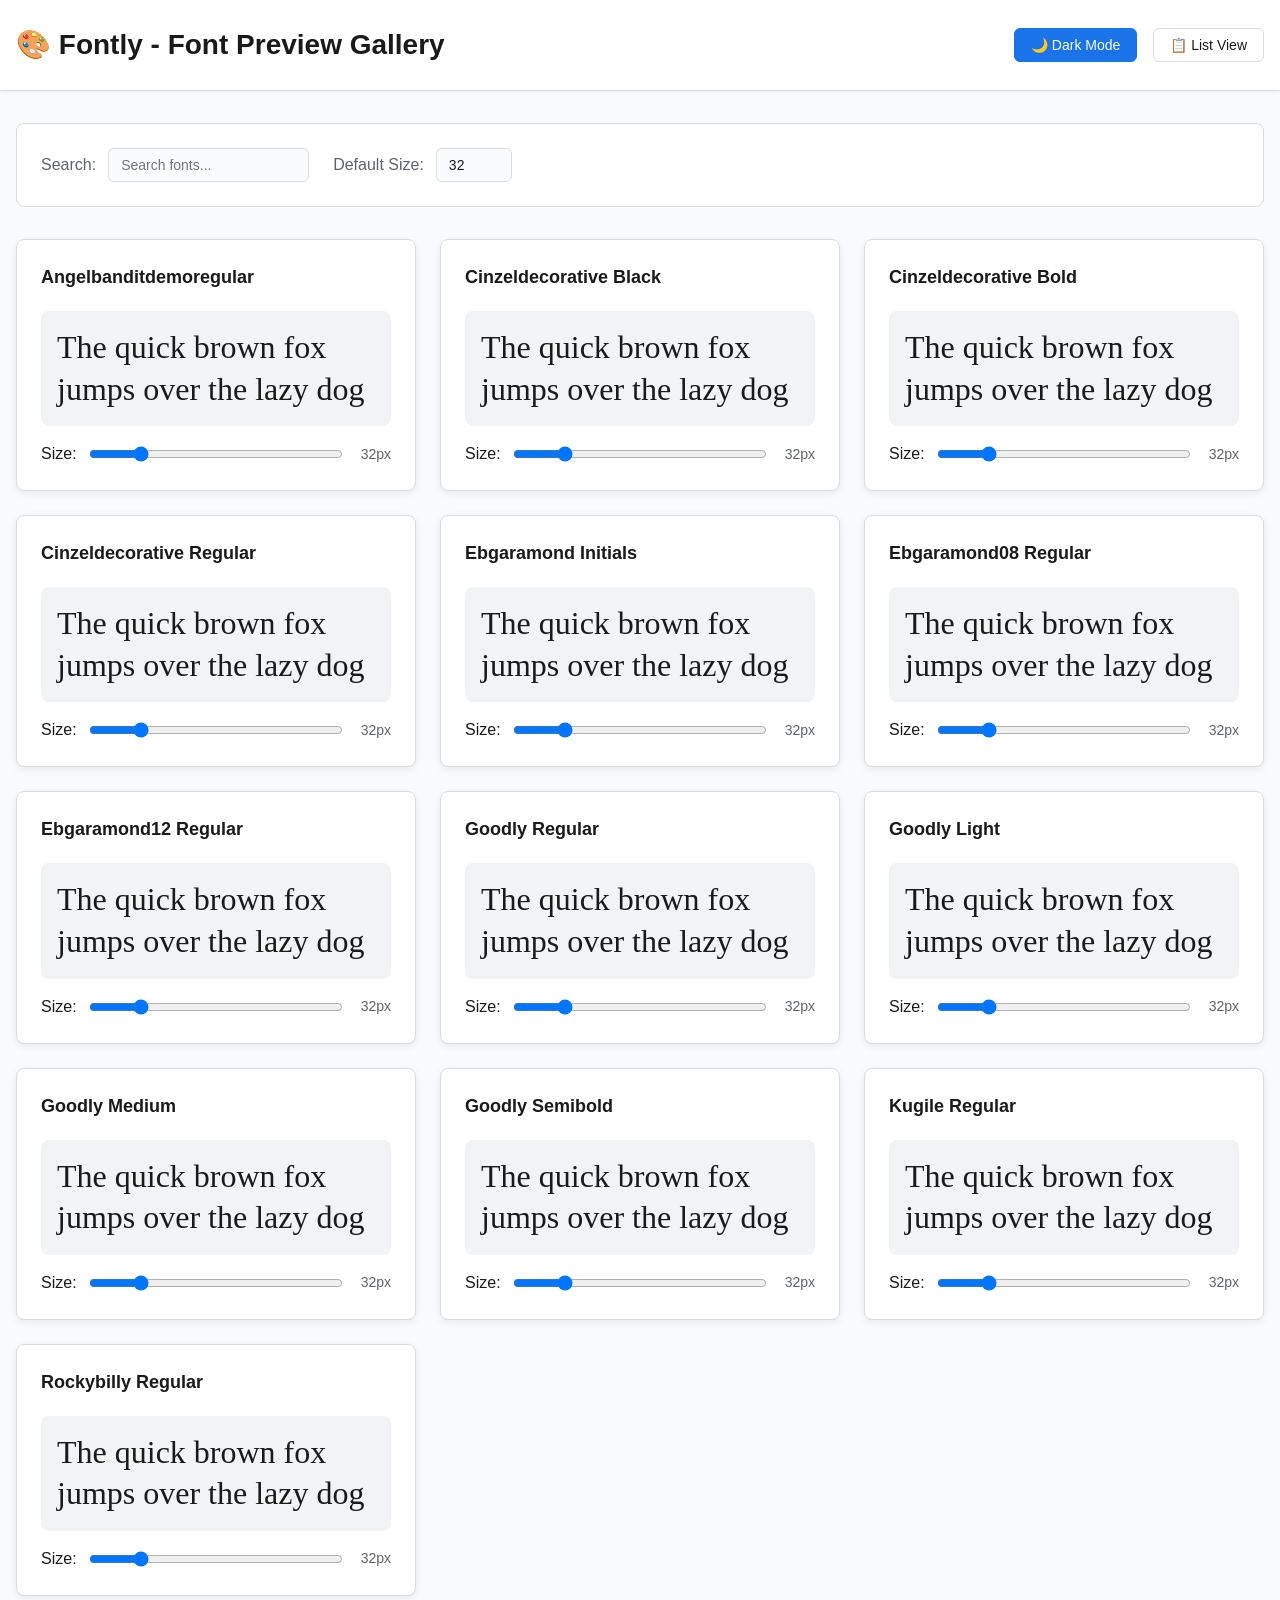
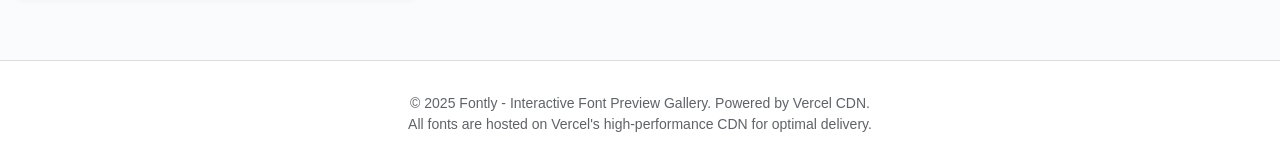
==== index.html @ d77bf0ac "Reorganize structure to root for Vercel deployment" ====
<!DOCTYPE html>
<html lang="en">
<head>
    <meta charset="UTF-8">
    <meta name="viewport" content="width=device-width, initial-scale=1.0">
    <title>Font Preview Gallery - 34 Premium Fonts</title>
    <meta name="description" content="Interactive web font preview gallery showcasing 34 premium fonts with live customization and CSS copy functionality.">
    <meta name="theme-color" content="#1a73e8">
    <link rel="manifest" href="/manifest.json">
    <link rel="icon" href="data:image/svg+xml,<svg xmlns='http://www.w3.org/2000/svg' viewBox='0 0 192 192'><rect fill='%231a73e8' width='192' height='192'/><text x='50%' y='50%' font-size='96' font-weight='bold' fill='white' text-anchor='middle' dominant-baseline='central'>F</text></svg>">
    
    <!-- Preconnect to font domain -->
    <link rel="preconnect" href="https://fontly-virid.vercel.app" crossorigin>
    
    <style>
        /* ==================== CSS VARIABLES & THEME ==================== */
        :root {
            --bg-primary: #fafbfc;
            --bg-secondary: #ffffff;
            --bg-tertiary: #f1f3f4;
            --text-primary: #1a1a1a;
            --text-secondary: #5f6368;
            --text-muted: #80868b;
            --border-color: #dadce0;
            --accent-color: #1a73e8;
            --accent-hover: #1557b0;
            --shadow-color: rgba(0, 0, 0, 0.08);
            --card-shadow: 0 2px 8px var(--shadow-color);
            --focus-ring: 0 0 0 3px rgba(26, 115, 232, 0.15);
            --transition: all 0.2s cubic-bezier(0.4, 0, 0.2, 1);
        }

        [data-theme="dark"] {
            --bg-primary: #121212;
            --bg-secondary: #1e1e1e;
            --bg-tertiary: #2d2d2d;
            --text-primary: #e8eaed;
            --text-secondary: #9aa0a6;
            --text-muted: #9aa0a6;
            --border-color: #3c4043;
            --accent-color: #8ab4f8;
            --accent-hover: #aecbfa;
            --shadow-color: rgba(0, 0, 0, 0.35);
            --card-shadow: 0 2px 12px var(--shadow-color);
            --focus-ring: 0 0 0 3px rgba(138, 180, 248, 0.2);
        }

        /* ==================== RESET & BASE STYLES ==================== */
        *, *::before, *::after {
            box-sizing: border-box;
            margin: 0;
            padding: 0;
        }

        body {
            font-family: -apple-system, BlinkMacSystemFont, "Segoe UI", Roboto, Oxygen, Ubuntu, Cantarell, sans-serif;
            background-color: var(--bg-primary);
            color: var(--text-primary);
            line-height: 1.5;
            transition: var(--transition);
            -webkit-font-smoothing: antialiased;
            -moz-osx-font-smoothing: grayscale;
        }

        /* ==================== FONT FACE DEFINITIONS ==================== */
        @font-face {
            font-family: "Angelbanditdemoregular";
            src: url("https://fontly-virid.vercel.app/fonts/ttf/AngelBanditDemoRegular.ttf") format("truetype");
            font-weight: normal;
            font-style: normal;
            font-display: swap;
        }

        @font-face {
            font-family: "Cinzeldecorative Black";
            src: url("https://fontly-virid.vercel.app/fonts/otf/CinzelDecorative-Black.otf") format("opentype");
            font-weight: normal;
            font-style: normal;
            font-display: swap;
        }

        @font-face {
            font-family: "Cinzeldecorative Bold";
            src: url("https://fontly-virid.vercel.app/fonts/otf/CinzelDecorative-Bold.otf") format("opentype"), url("https://fontly-virid.vercel.app/fonts/ttf/CinzelDecorative-Bold.ttf") format("truetype");
            font-weight: normal;
            font-style: normal;
            font-display: swap;
        }

        @font-face {
            font-family: "Cinzeldecorative Regular";
            src: url("https://fontly-virid.vercel.app/fonts/otf/CinzelDecorative-Regular.otf") format("opentype"), url("https://fontly-virid.vercel.app/fonts/ttf/CinzelDecorative-Regular.ttf") format("truetype");
            font-weight: normal;
            font-style: normal;
            font-display: swap;
        }

        @font-face {
            font-family: "Ebgaramond Initials";
            src: url("https://fontly-virid.vercel.app/fonts/ttf/EBGaramond-Initials.ttf") format("truetype");
            font-weight: normal;
            font-style: normal;
            font-display: swap;
        }

        @font-face {
            font-family: "Ebgaramond08 Regular";
            src: url("https://fontly-virid.vercel.app/fonts/ttf/EBGaramond08-Regular.ttf") format("truetype");
            font-weight: normal;
            font-style: normal;
            font-display: swap;
        }

        @font-face {
            font-family: "Ebgaramond12 Regular";
            src: url("https://fontly-virid.vercel.app/fonts/ttf/EBGaramond12-Regular.ttf") format("truetype");
            font-weight: normal;
            font-style: normal;
            font-display: swap;
        }

        @font-face {
            font-family: "Goodly Regular";
            src: url("https://fontly-virid.vercel.app/fonts/otf/goodly-regular.otf") format("opentype");
            font-weight: normal;
            font-style: normal;
            font-display: swap;
        }

        @font-face {
            font-family: "Goodly Light";
            src: url("https://fontly-virid.vercel.app/fonts/otf/goodly-light.otf") format("opentype");
            font-weight: normal;
            font-style: normal;
            font-display: swap;
        }

        @font-face {
            font-family: "Goodly Medium";
            src: url("https://fontly-virid.vercel.app/fonts/otf/goodly-medium.otf") format("opentype");
            font-weight: normal;
            font-style: normal;
            font-display: swap;
        }

        @font-face {
            font-family: "Goodly Semibold";
            src: url("https://fontly-virid.vercel.app/fonts/otf/goodly-semibold.otf") format("opentype");
            font-weight: normal;
            font-style: normal;
            font-display: swap;
        }

        @font-face {
            font-family: "Kugile Regular";
            src: url("https://fontly-virid.vercel.app/fonts/ttf/kugile.regular.ttf") format("truetype");
            font-weight: normal;
            font-style: normal;
            font-display: swap;
        }

        @font-face {
            font-family: "Rockybilly Regular";
            src: url("https://fontly-virid.vercel.app/fonts/ttf/rockybilly.regular.ttf") format("truetype");
            font-weight: normal;
            font-style: normal;
            font-display: swap;
        }

        /* ==================== LAYOUT & CONTAINER ==================== */
        .container {
            max-width: 1400px;
            margin: 0 auto;
            padding: 0 1rem;
        }

        header {
            background: var(--bg-secondary);
            border-bottom: 1px solid var(--border-color);
            padding: 1.5rem 0;
            position: sticky;
            top: 0;
            z-index: 100;
            box-shadow: 0 1px 3px var(--shadow-color);
        }

        .header-content {
            display: flex;
            justify-content: space-between;
            align-items: center;
            flex-wrap: wrap;
            gap: 1rem;
        }

        h1 {
            font-size: 1.75rem;
            font-weight: 700;
            color: var(--text-primary);
            margin: 0;
        }

        .header-controls {
            display: flex;
            gap: 1rem;
            align-items: center;
        }

        /* ==================== BUTTONS ==================== */
        button {
            padding: 0.5rem 1rem;
            border: 1px solid var(--border-color);
            border-radius: 6px;
            background: var(--bg-secondary);
            color: var(--text-primary);
            cursor: pointer;
            font-size: 0.875rem;
            font-weight: 500;
            transition: var(--transition);
            display: flex;
            align-items: center;
            gap: 0.5rem;
        }

        button:hover {
            background: var(--bg-tertiary);
            border-color: var(--accent-color);
            color: var(--accent-color);
        }

        button:active {
            transform: scale(0.98);
        }

        button:focus-visible {
            outline: var(--focus-ring);
        }

        .btn-primary {
            background: var(--accent-color);
            color: white;
            border-color: var(--accent-color);
        }

        .btn-primary:hover {
            background: var(--accent-hover);
            border-color: var(--accent-hover);
            color: white;
        }

        /* ==================== CONTROLS SECTION ==================== */
        .controls {
            background: var(--bg-secondary);
            border: 1px solid var(--border-color);
            border-radius: 8px;
            padding: 1.5rem;
            margin: 2rem 0;
            display: flex;
            gap: 1.5rem;
            flex-wrap: wrap;
            align-items: center;
        }

        .control-group {
            display: flex;
            align-items: center;
            gap: 0.75rem;
        }

        .control-group label {
            font-weight: 500;
            color: var(--text-secondary);
            white-space: nowrap;
        }

        input[type="text"],
        input[type="number"],
        select {
            padding: 0.5rem 0.75rem;
            border: 1px solid var(--border-color);
            border-radius: 6px;
            background: var(--bg-primary);
            color: var(--text-primary);
            font-size: 0.875rem;
            transition: var(--transition);
        }

        input[type="text"]:focus,
        input[type="number"]:focus,
        select:focus {
            outline: none;
            border-color: var(--accent-color);
            box-shadow: var(--focus-ring);
        }

        /* ==================== GRID & CARDS ==================== */
        .fonts-grid {
            display: grid;
            grid-template-columns: repeat(auto-fill, minmax(300px, 1fr));
            gap: 1.5rem;
            margin: 2rem 0;
        }

        .fonts-grid.list-view {
            grid-template-columns: 1fr;
        }

        .font-card {
            background: var(--bg-secondary);
            border: 1px solid var(--border-color);
            border-radius: 8px;
            padding: 1.5rem;
            transition: var(--transition);
            box-shadow: var(--card-shadow);
        }

        .font-card:hover {
            transform: translateY(-4px);
            box-shadow: 0 8px 24px var(--shadow-color);
        }

        .font-header {
            display: flex;
            justify-content: space-between;
            align-items: flex-start;
            margin-bottom: 1rem;
        }

        .font-name {
            font-size: 1.125rem;
            font-weight: 600;
            color: var(--text-primary);
            margin-bottom: 0.25rem;
        }

        .font-preview {
            min-height: 100px;
            padding: 1rem;
            background: var(--bg-tertiary);
            border-radius: 8px;
            margin: 1rem 0;
            font-size: 2rem;
            line-height: 1.3;
            color: var(--text-primary);
            word-break: break-word;
        }

        .font-controls {
            display: flex;
            gap: 1rem;
            align-items: center;
            flex-wrap: wrap;
            margin-top: 1rem;
        }

        .slider-group {
            flex: 1;
            min-width: 150px;
            display: flex;
            align-items: center;
            gap: 0.75rem;
        }

        input[type="range"] {
            flex: 1;
            min-width: 80px;
            cursor: pointer;
        }

        .font-size-value {
            font-size: 0.875rem;
            font-weight: 500;
            color: var(--text-secondary);
            width: 36px;
            text-align: right;
        }

        /* ==================== FOOTER ==================== */
        footer {
            background: var(--bg-secondary);
            border-top: 1px solid var(--border-color);
            padding: 2rem 0;
            margin-top: 4rem;
            text-align: center;
            color: var(--text-secondary);
            font-size: 0.875rem;
        }

        /* ==================== RESPONSIVE ==================== */
        @media (max-width: 768px) {
            h1 {
                font-size: 1.5rem;
            }

            .controls {
                flex-direction: column;
                align-items: stretch;
            }

            .control-group {
                flex-direction: column;
                align-items: stretch;
            }

            input[type="text"],
            select {
                width: 100%;
            }

            .fonts-grid {
                grid-template-columns: 1fr;
            }

            .font-preview {
                font-size: 1.5rem;
            }
        }

        /* ==================== ANIMATIONS ==================== */
        @keyframes fadeIn {
            from {
                opacity: 0;
                transform: translateY(10px);
            }
            to {
                opacity: 1;
                transform: translateY(0);
            }
        }

        .font-card {
            animation: fadeIn 0.3s ease-out;
        }

        /* ==================== ACCESSIBILITY ==================== */
        @media (prefers-reduced-motion: reduce) {
            * {
                animation-duration: 0.01ms !important;
                animation-iteration-count: 1 !important;
                transition-duration: 0.01ms !important;
            }
        }

        @media (prefers-color-scheme: dark) {
            html {
                color-scheme: dark;
            }
        }
    </style>
</head>
<body>
    <header>
        <div class="container">
            <div class="header-content">
                <h1>🎨 Fontly - Font Preview Gallery</h1>
                <div class="header-controls">
                    <button id="themeToggle" class="btn-primary">🌙 Dark Mode</button>
                    <button id="viewToggle">📋 List View</button>
                </div>
            </div>
        </div>
    </header>

    <main class="container">
        <div class="controls">
            <div class="control-group">
                <label for="searchInput">Search:</label>
                <input type="text" id="searchInput" placeholder="Search fonts...">
            </div>
            <div class="control-group">
                <label for="sizeInput">Default Size:</label>
                <input type="number" id="sizeInput" min="12" max="120" value="32">
            </div>
        </div>

        <div class="fonts-grid" id="fontsGrid"></div>
    </main>

    <footer>
        <p>&copy; 2025 Fontly - Interactive Font Preview Gallery. Powered by Vercel CDN.</p>
        <p>All fonts are hosted on Vercel's high-performance CDN for optimal delivery.</p>
    </footer>

    <script>
        // Font data
        const fonts = [
            { name: "Angelbanditdemoregular", family: "Angelbanditdemoregular" },
            { name: "Cinzeldecorative Black", family: "Cinzeldecorative Black" },
            { name: "Cinzeldecorative Bold", family: "Cinzeldecorative Bold" },
            { name: "Cinzeldecorative Regular", family: "Cinzeldecorative Regular" },
            { name: "Ebgaramond Initials", family: "Ebgaramond Initials" },
            { name: "Ebgaramond08 Regular", family: "Ebgaramond08 Regular" },
            { name: "Ebgaramond12 Regular", family: "Ebgaramond12 Regular" },
            { name: "Goodly Regular", family: "Goodly Regular" },
            { name: "Goodly Light", family: "Goodly Light" },
            { name: "Goodly Medium", family: "Goodly Medium" },
            { name: "Goodly Semibold", family: "Goodly Semibold" },
            { name: "Kugile Regular", family: "Kugile Regular" },
            { name: "Rockybilly Regular", family: "Rockybilly Regular" }
        ];

        // Theme management
        function initTheme() {
            const prefersDark = window.matchMedia('(prefers-color-scheme: dark)').matches;
            const savedTheme = localStorage.getItem('theme') || (prefersDark ? 'dark' : 'light');
            document.documentElement.setAttribute('data-theme', savedTheme);
            updateThemeButton();
        }

        function toggleTheme() {
            const current = document.documentElement.getAttribute('data-theme');
            const newTheme = current === 'dark' ? 'light' : 'dark';
            document.documentElement.setAttribute('data-theme', newTheme);
            localStorage.setItem('theme', newTheme);
            updateThemeButton();
        }

        function updateThemeButton() {
            const isDark = document.documentElement.getAttribute('data-theme') === 'dark';
            document.getElementById('themeToggle').textContent = isDark ? '☀️ Light Mode' : '🌙 Dark Mode';
        }

        // View management
        let isListView = false;
        function toggleView() {
            isListView = !isListView;
            document.getElementById('fontsGrid').classList.toggle('list-view');
            document.getElementById('viewToggle').textContent = isListView ? '🔲 Grid View' : '📋 List View';
        }

        // Render fonts
        function renderFonts(filter = '') {
            const grid = document.getElementById('fontsGrid');
            const defaultSize = document.getElementById('sizeInput').value;
            
            const filtered = fonts.filter(font => 
                font.name.toLowerCase().includes(filter.toLowerCase())
            );

            grid.innerHTML = filtered.map(font => `
                <div class="font-card">
                    <div class="font-header">
                        <div>
                            <h2 class="font-name">${font.name}</h2>
                        </div>
                    </div>
                    <div class="font-preview" style="font-family: '${font.family}'; font-size: ${defaultSize}px;">
                        The quick brown fox jumps over the lazy dog
                    </div>
                    <div class="font-controls">
                        <div class="slider-group">
                            <label>Size:</label>
                            <input type="range" min="12" max="120" value="${defaultSize}" class="font-size-slider" data-font="${font.family}">
                            <span class="font-size-value">${defaultSize}px</span>
                        </div>
                    </div>
                </div>
            `).join('');

            // Add event listeners
            document.querySelectorAll('.font-size-slider').forEach(slider => {
                slider.addEventListener('input', (e) => {
                    const fontFamily = e.target.dataset.font;
                    const size = e.target.value;
                    e.target.nextElementSibling.textContent = size + 'px';
                    document.querySelectorAll(`[style*="font-family: '${fontFamily}'"]`).forEach(el => {
                        el.style.fontSize = size + 'px';
                    });
                });
            });
        }

        // Event listeners
        document.getElementById('themeToggle').addEventListener('click', toggleTheme);
        document.getElementById('viewToggle').addEventListener('click', toggleView);
        document.getElementById('searchInput').addEventListener('input', (e) => {
            renderFonts(e.target.value);
        });
        document.getElementById('sizeInput').addEventListener('change', () => {
            renderFonts(document.getElementById('searchInput').value);
        });

        // Service Worker registration
        if ('serviceWorker' in navigator) {
            navigator.serviceWorker.register('/sw.js').catch(err => {
                console.log('Service Worker registration failed:', err);
            });
        }

        // Initialize
        initTheme();
        renderFonts();
    </script>
</body>
</html>
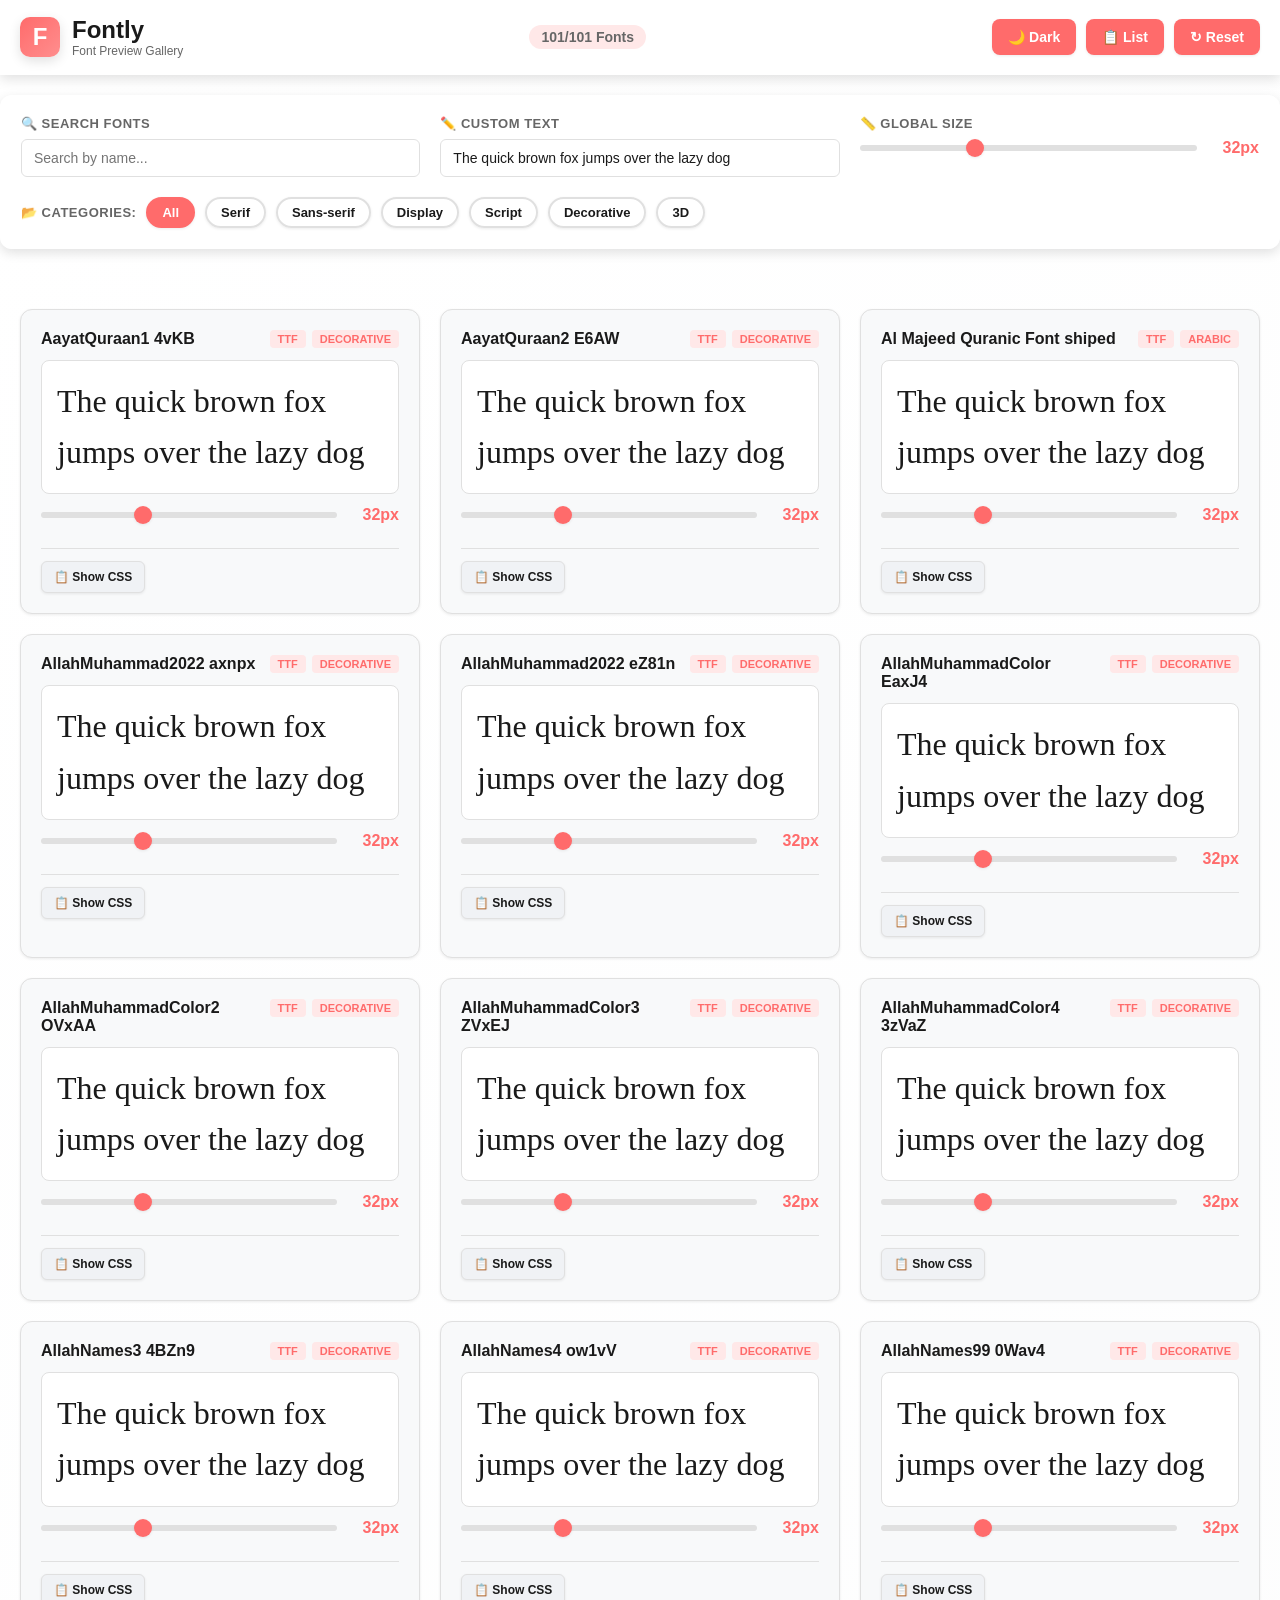
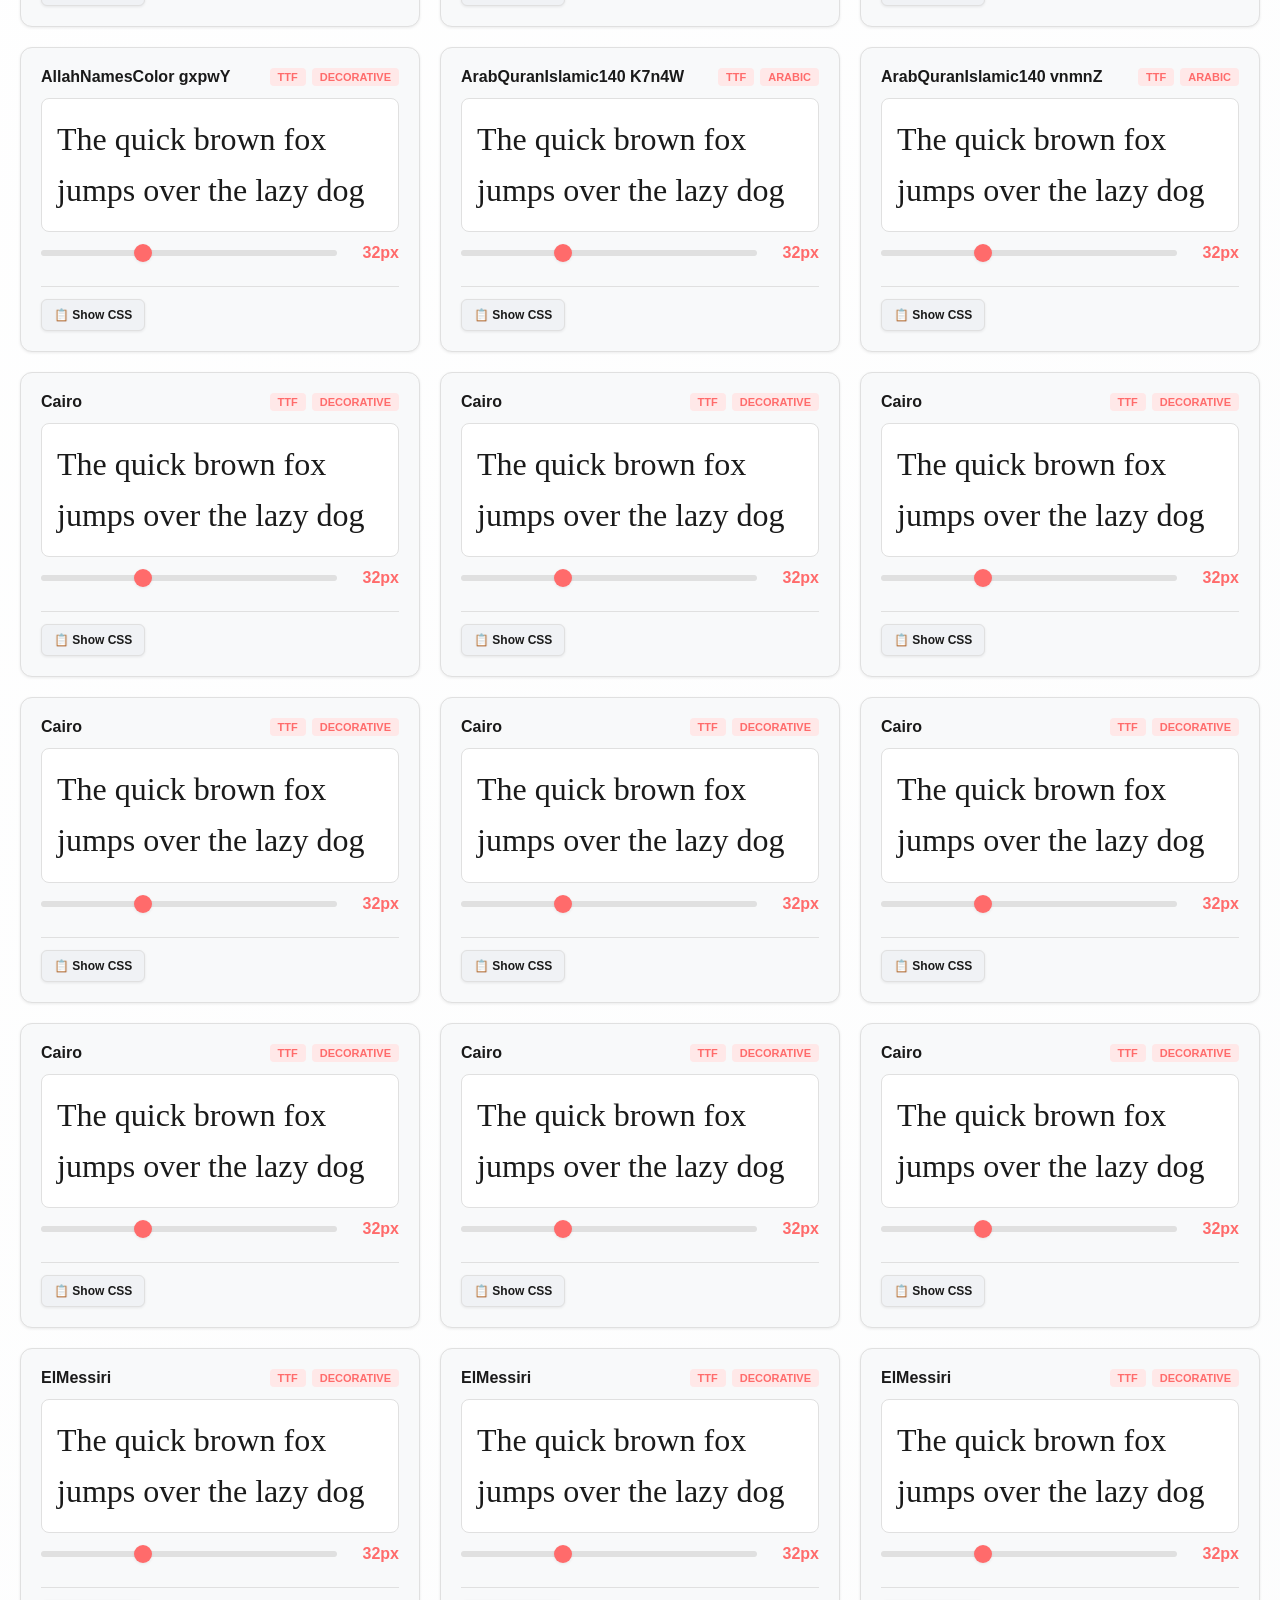
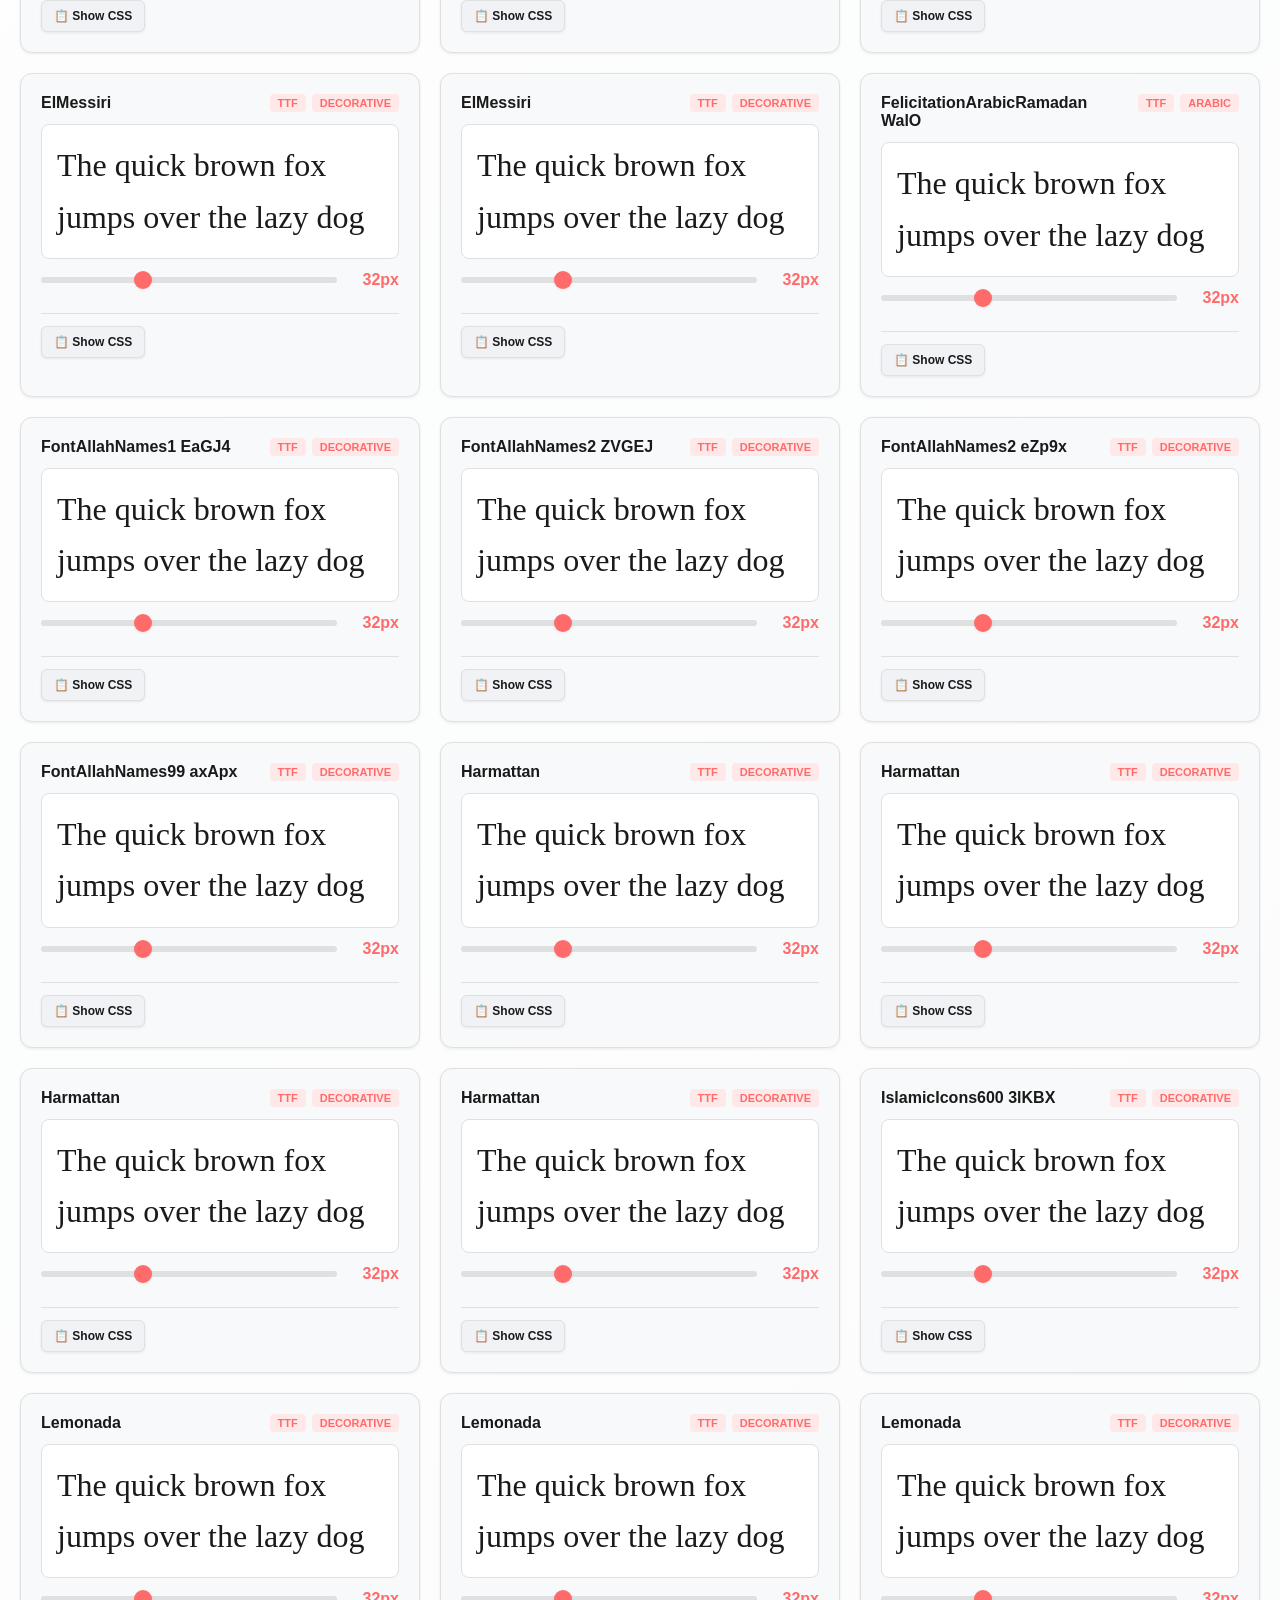
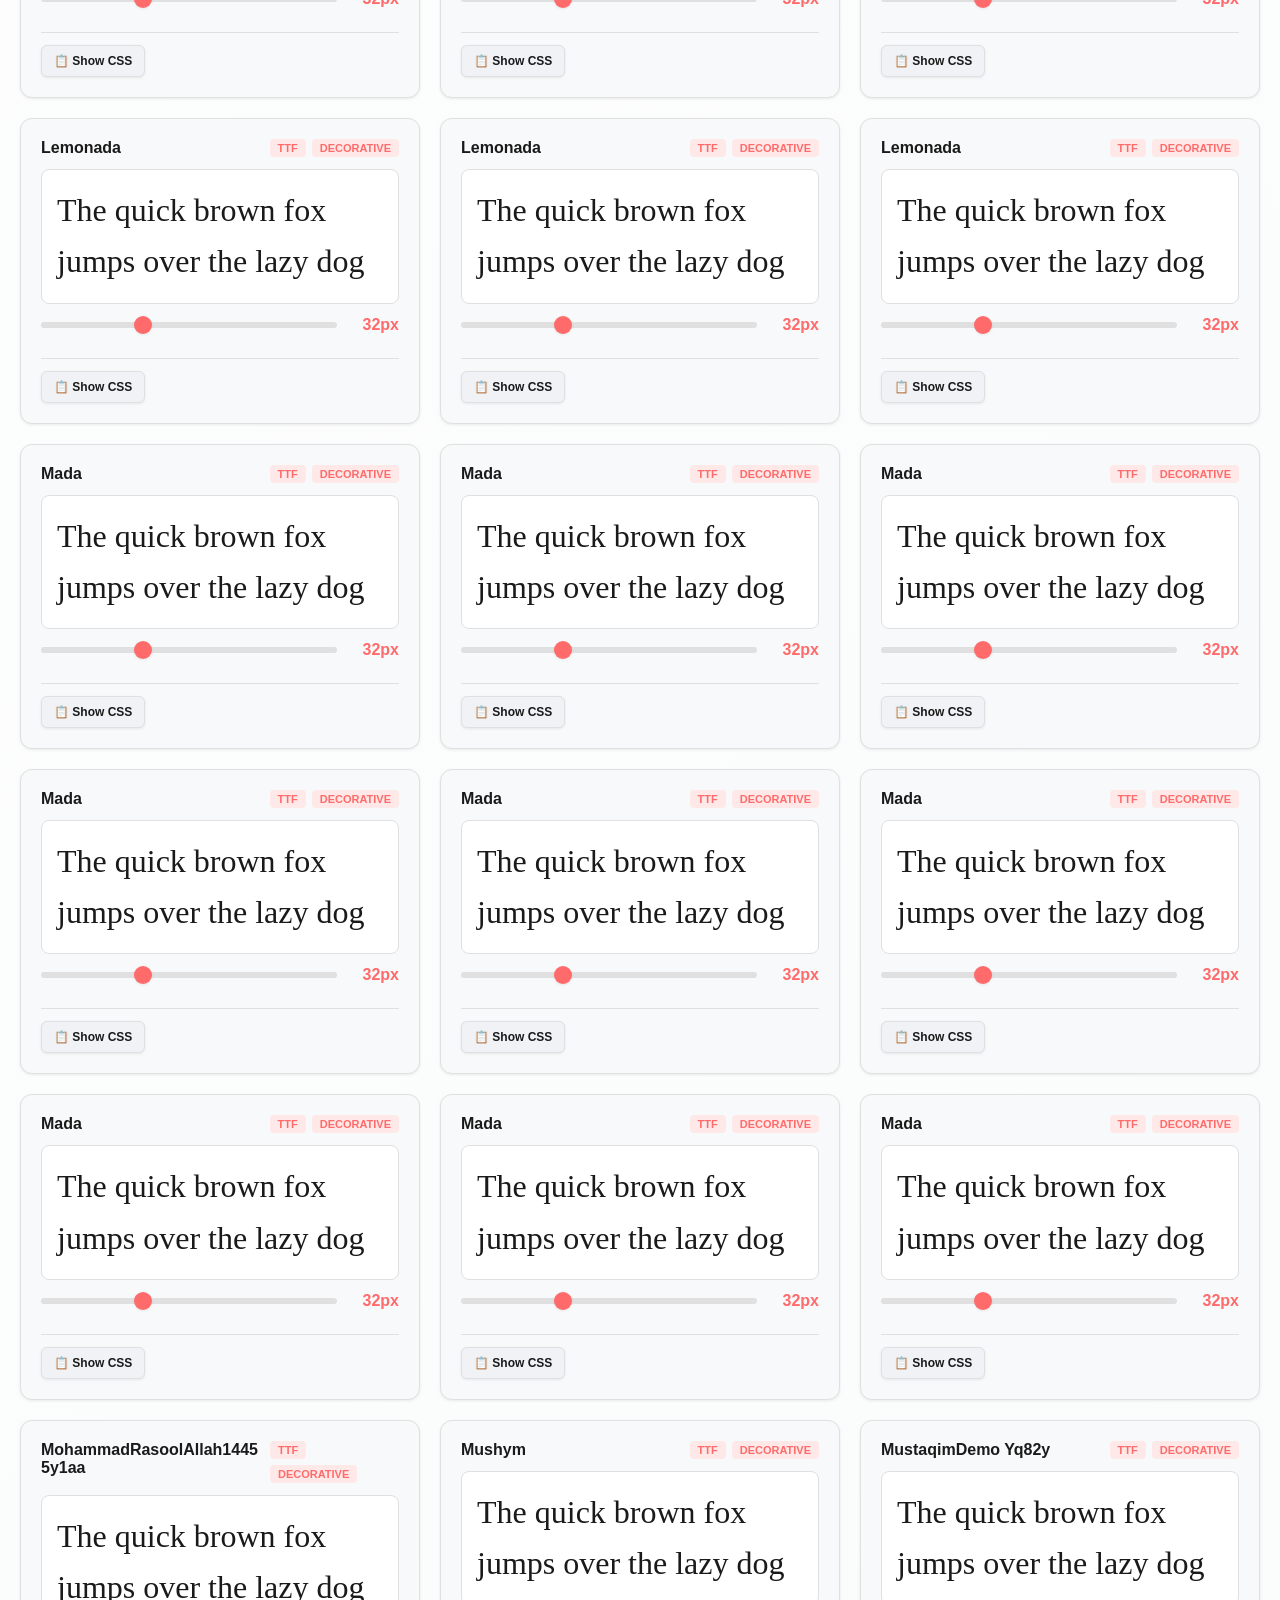
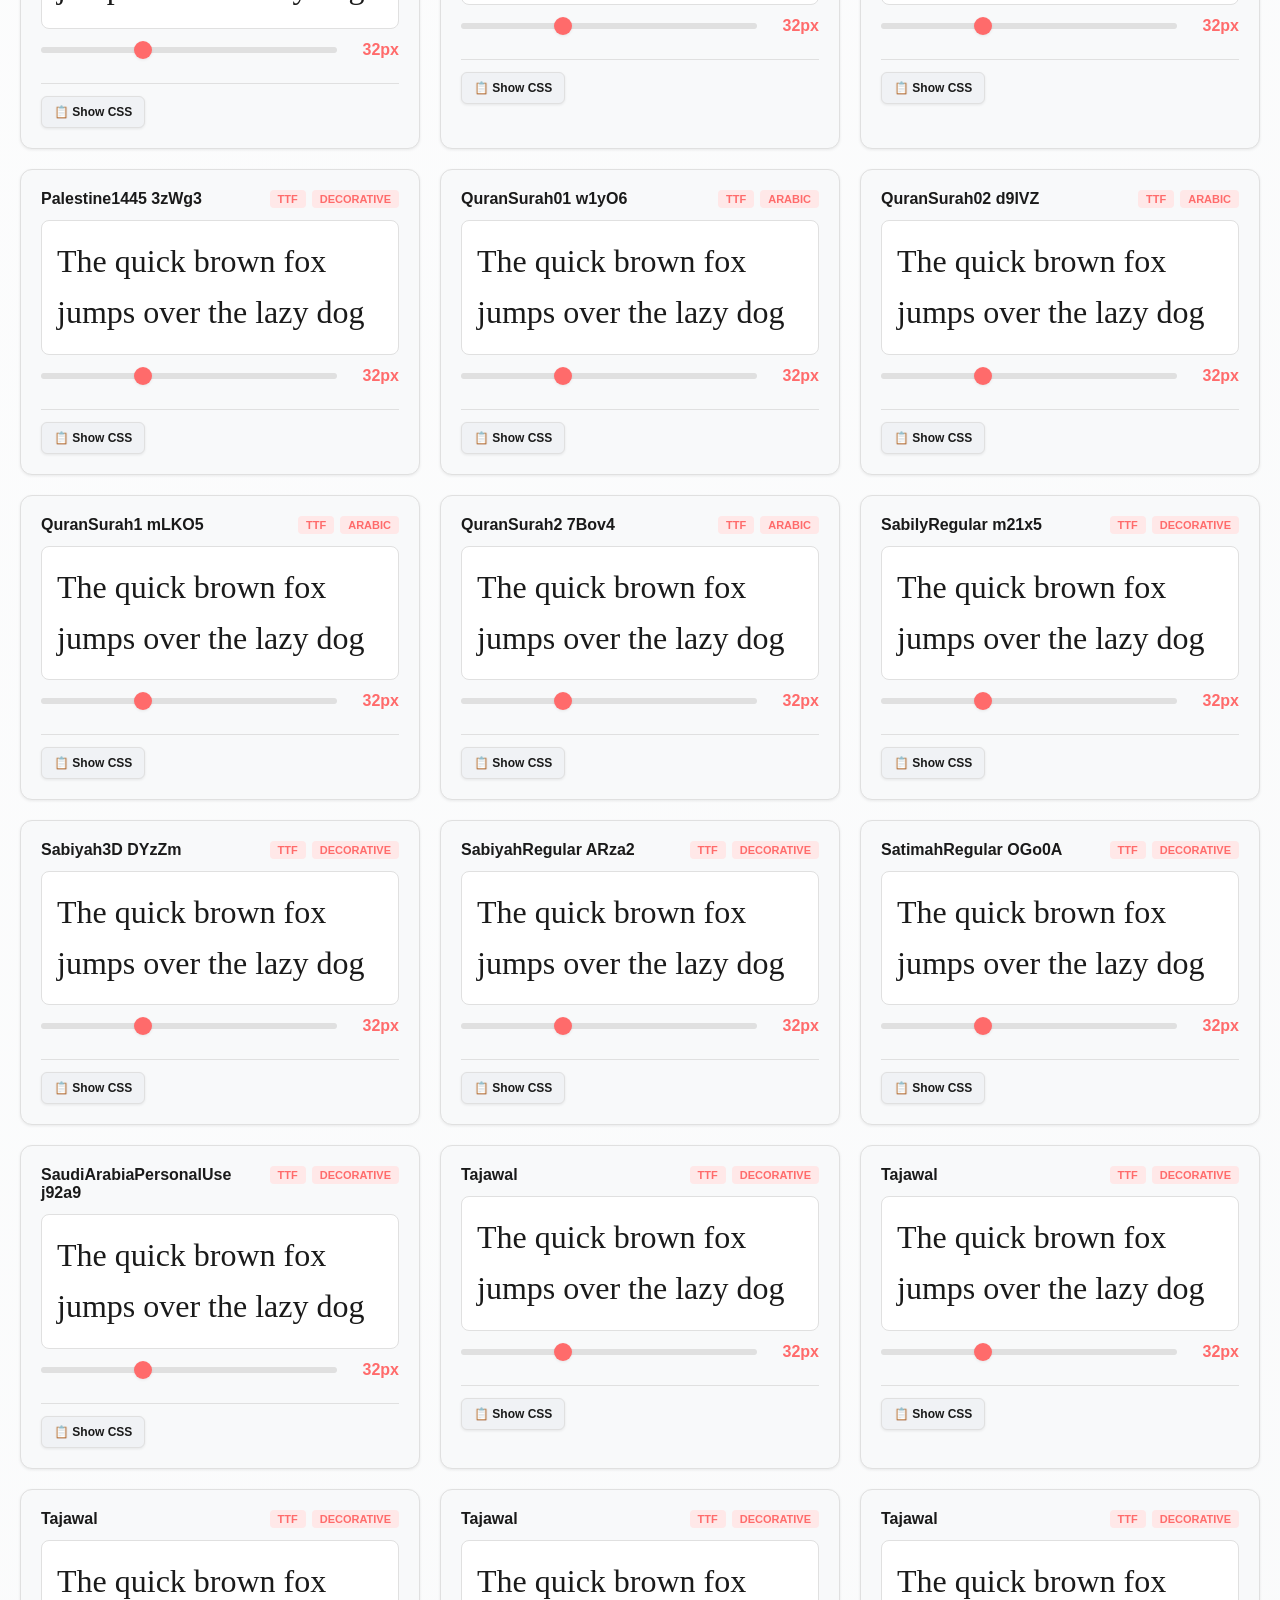
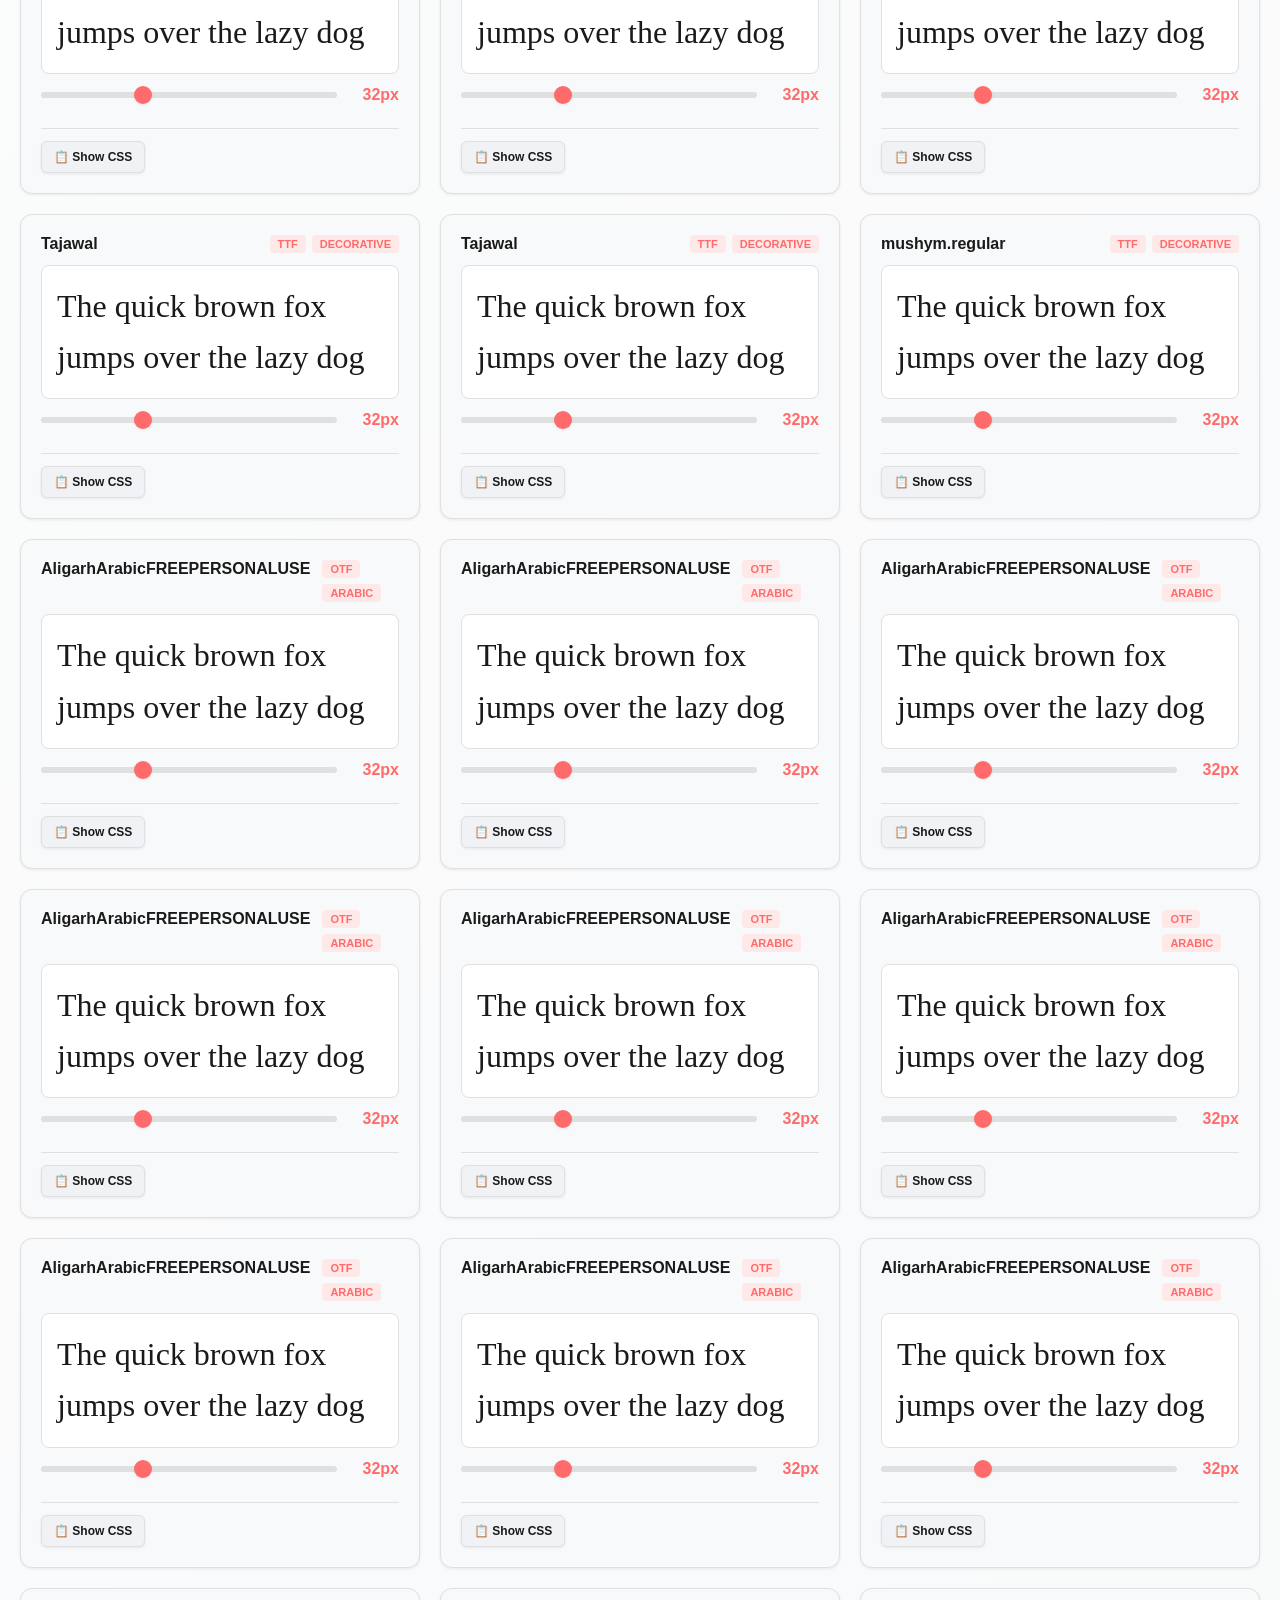
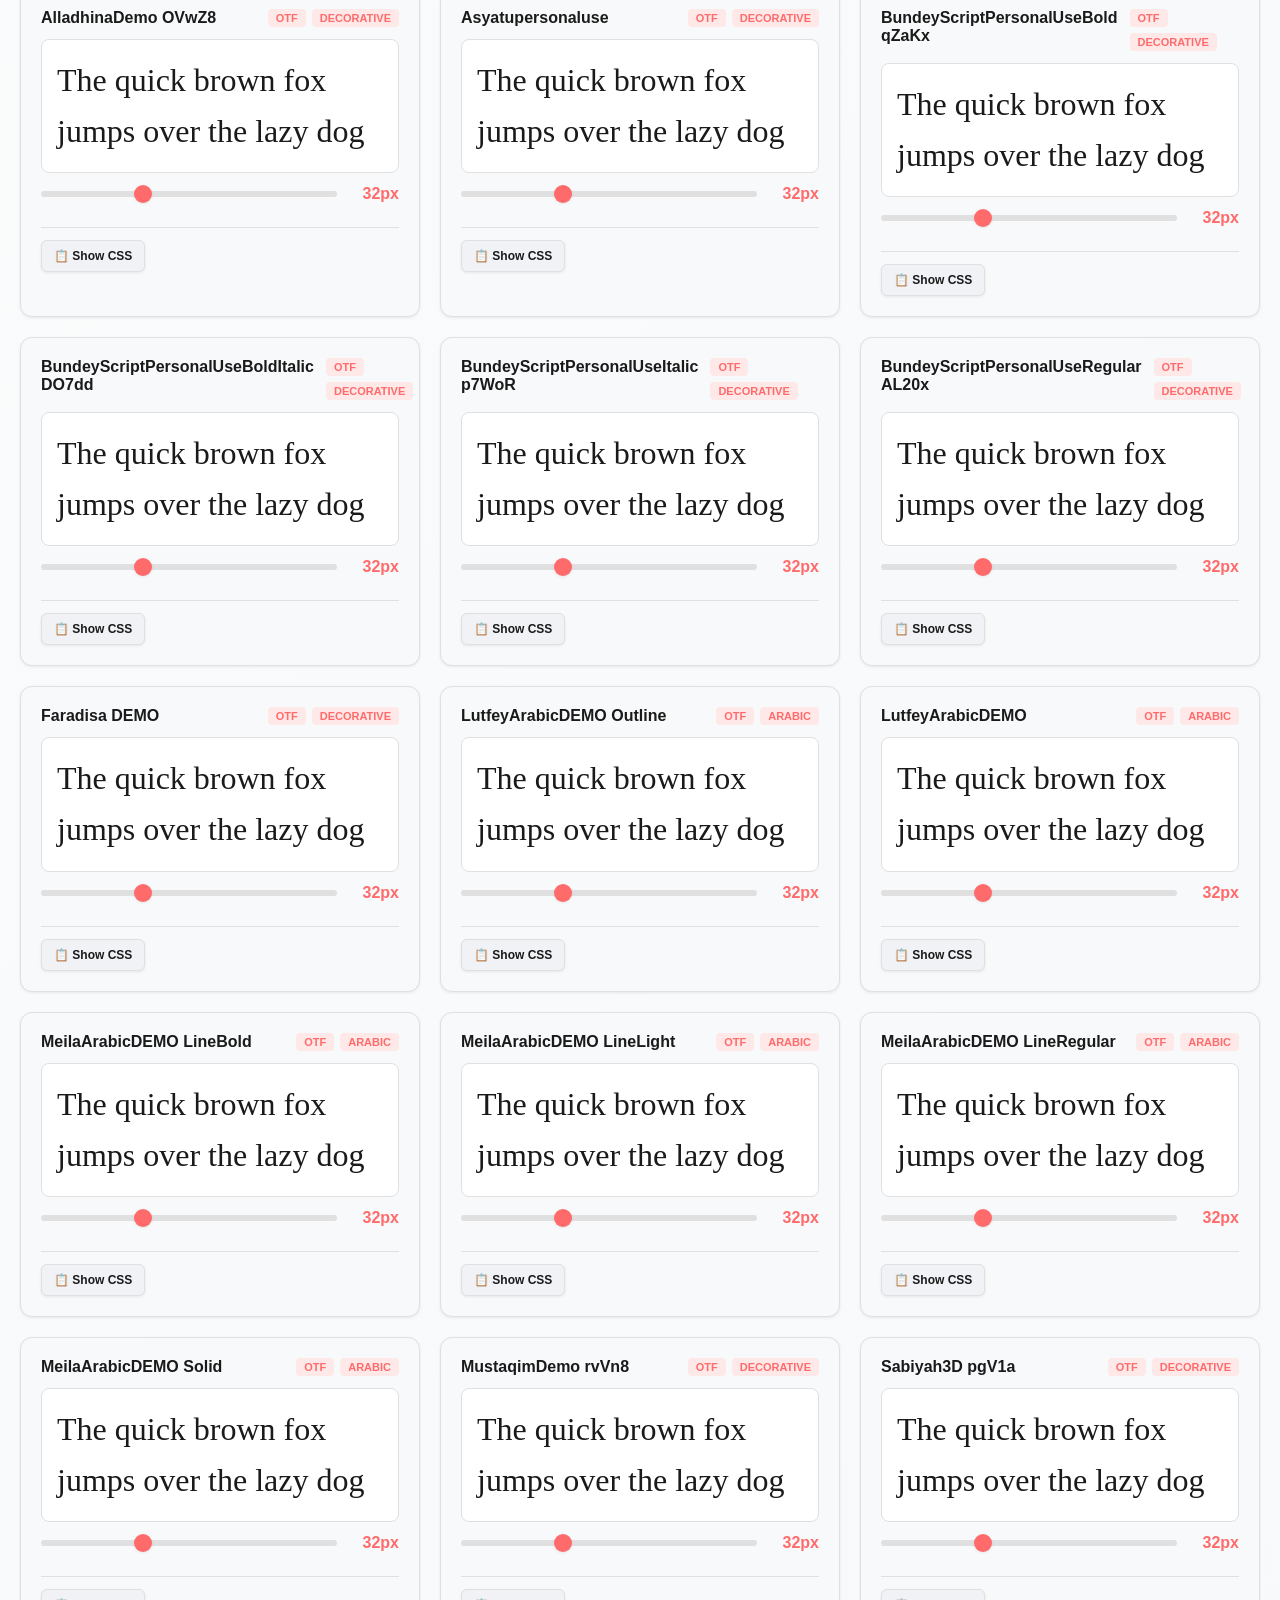
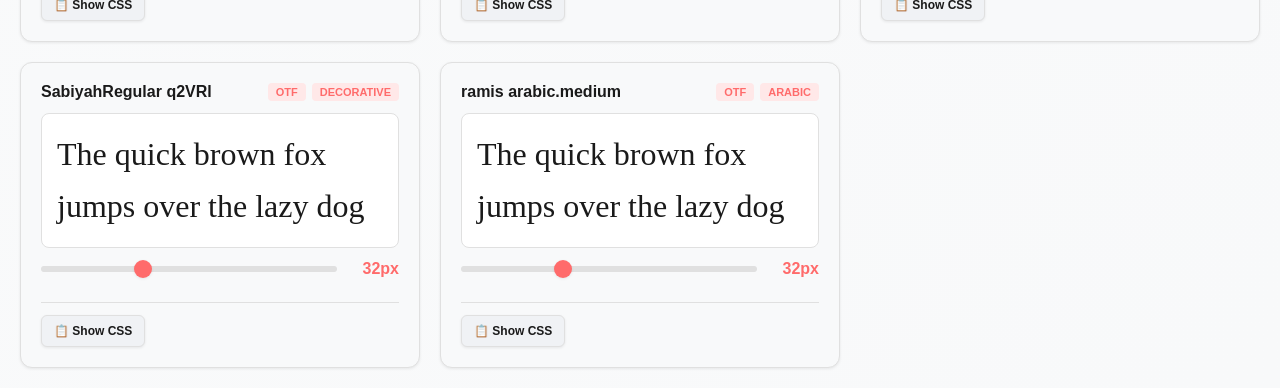
==== commit 342fd79a: "Add Arabic fonts, organize structure, and update gallery" ====
--- a/index.html
+++ b/index.html
@@ -3,435 +3,502 @@
 <head>
     <meta charset="UTF-8">
     <meta name="viewport" content="width=device-width, initial-scale=1.0">
-    <title>Font Preview Gallery - 34 Premium Fonts</title>
-    <meta name="description" content="Interactive web font preview gallery showcasing 34 premium fonts with live customization and CSS copy functionality.">
-    <meta name="theme-color" content="#1a73e8">
+    <meta name="theme-color" content="#ffffff">
+    <meta name="description" content="Fontly - Interactive Font Preview Gallery with 101 Premium Fonts">
+    <title>Fontly - Font Preview Gallery</title>
     <link rel="manifest" href="/manifest.json">
-    <link rel="icon" href="data:image/svg+xml,<svg xmlns='http://www.w3.org/2000/svg' viewBox='0 0 192 192'><rect fill='%231a73e8' width='192' height='192'/><text x='50%' y='50%' font-size='96' font-weight='bold' fill='white' text-anchor='middle' dominant-baseline='central'>F</text></svg>">
-    
-    <!-- Preconnect to font domain -->
-    <link rel="preconnect" href="https://fontly-virid.vercel.app" crossorigin>
-    
+    <link rel="icon" href="data:image/svg+xml,<svg xmlns='http://www.w3.org/2000/svg' viewBox='0 0 100 100'><text y='75' font-size='75' font-weight='bold' fill='%23FF6B6B'>F</text></svg>">
+    <link rel="preconnect" href="https://fontly-virid.vercel.app">
     <style>
-        /* ==================== CSS VARIABLES & THEME ==================== */
-        :root {
-            --bg-primary: #fafbfc;
-            --bg-secondary: #ffffff;
-            --bg-tertiary: #f1f3f4;
-            --text-primary: #1a1a1a;
-            --text-secondary: #5f6368;
-            --text-muted: #80868b;
-            --border-color: #dadce0;
-            --accent-color: #1a73e8;
-            --accent-hover: #1557b0;
-            --shadow-color: rgba(0, 0, 0, 0.08);
-            --card-shadow: 0 2px 8px var(--shadow-color);
-            --focus-ring: 0 0 0 3px rgba(26, 115, 232, 0.15);
-            --transition: all 0.2s cubic-bezier(0.4, 0, 0.2, 1);
-        }
-
-        [data-theme="dark"] {
-            --bg-primary: #121212;
-            --bg-secondary: #1e1e1e;
-            --bg-tertiary: #2d2d2d;
-            --text-primary: #e8eaed;
-            --text-secondary: #9aa0a6;
-            --text-muted: #9aa0a6;
-            --border-color: #3c4043;
-            --accent-color: #8ab4f8;
-            --accent-hover: #aecbfa;
-            --shadow-color: rgba(0, 0, 0, 0.35);
-            --card-shadow: 0 2px 12px var(--shadow-color);
-            --focus-ring: 0 0 0 3px rgba(138, 180, 248, 0.2);
-        }
-
-        /* ==================== RESET & BASE STYLES ==================== */
-        *, *::before, *::after {
-            box-sizing: border-box;
+        * {
             margin: 0;
             padding: 0;
+            box-sizing: border-box;
+        }
+
+        :root {
+            --bg-primary: #ffffff;
+            --bg-secondary: #f8f9fa;
+            --bg-tertiary: #f0f2f5;
+            --text-primary: #1a1a1a;
+            --text-secondary: #666666;
+            --text-tertiary: #999999;
+            --border-color: #e0e0e0;
+            --accent-color: #FF6B6B;
+            --accent-light: #FFE8E8;
+            --shadow-sm: 0 1px 3px rgba(0, 0, 0, 0.08);
+            --shadow-md: 0 4px 12px rgba(0, 0, 0, 0.12);
+            --shadow-lg: 0 8px 24px rgba(0, 0, 0, 0.15);
+            --glass-bg: rgba(255, 255, 255, 0.7);
+            --glass-border: rgba(255, 255, 255, 0.3);
+        }
+
+        body.dark-mode {
+            --bg-primary: #0f0f0f;
+            --bg-secondary: #1a1a1a;
+            --bg-tertiary: #252525;
+            --text-primary: #ffffff;
+            --text-secondary: #b0b0b0;
+            --text-tertiary: #808080;
+            --border-color: #333333;
+            --accent-color: #FF8A8A;
+            --accent-light: #4d2626;
+            --shadow-sm: 0 1px 3px rgba(0, 0, 0, 0.3);
+            --shadow-md: 0 4px 12px rgba(0, 0, 0, 0.4);
+            --shadow-lg: 0 8px 24px rgba(0, 0, 0, 0.5);
+            --glass-bg: rgba(26, 26, 26, 0.7);
+            --glass-border: rgba(255, 255, 255, 0.1);
+        }
+
+        html {
+            scroll-behavior: smooth;
         }
 
         body {
-            font-family: -apple-system, BlinkMacSystemFont, "Segoe UI", Roboto, Oxygen, Ubuntu, Cantarell, sans-serif;
-            background-color: var(--bg-primary);
+            font-family: -apple-system, BlinkMacSystemFont, 'Segoe UI', Roboto, Oxygen, Ubuntu, Cantarell, sans-serif;
+            background: linear-gradient(135deg, var(--bg-primary) 0%, var(--bg-secondary) 100%);
             color: var(--text-primary);
-            line-height: 1.5;
-            transition: var(--transition);
-            -webkit-font-smoothing: antialiased;
-            -moz-osx-font-smoothing: grayscale;
-        }
-
-        /* ==================== FONT FACE DEFINITIONS ==================== */
-        @font-face {
-            font-family: "Angelbanditdemoregular";
-            src: url("https://fontly-virid.vercel.app/fonts/ttf/AngelBanditDemoRegular.ttf") format("truetype");
-            font-weight: normal;
-            font-style: normal;
-            font-display: swap;
-        }
-
-        @font-face {
-            font-family: "Cinzeldecorative Black";
-            src: url("https://fontly-virid.vercel.app/fonts/otf/CinzelDecorative-Black.otf") format("opentype");
-            font-weight: normal;
-            font-style: normal;
-            font-display: swap;
-        }
-
-        @font-face {
-            font-family: "Cinzeldecorative Bold";
-            src: url("https://fontly-virid.vercel.app/fonts/otf/CinzelDecorative-Bold.otf") format("opentype"), url("https://fontly-virid.vercel.app/fonts/ttf/CinzelDecorative-Bold.ttf") format("truetype");
-            font-weight: normal;
-            font-style: normal;
-            font-display: swap;
-        }
-
-        @font-face {
-            font-family: "Cinzeldecorative Regular";
-            src: url("https://fontly-virid.vercel.app/fonts/otf/CinzelDecorative-Regular.otf") format("opentype"), url("https://fontly-virid.vercel.app/fonts/ttf/CinzelDecorative-Regular.ttf") format("truetype");
-            font-weight: normal;
-            font-style: normal;
-            font-display: swap;
-        }
-
-        @font-face {
-            font-family: "Ebgaramond Initials";
-            src: url("https://fontly-virid.vercel.app/fonts/ttf/EBGaramond-Initials.ttf") format("truetype");
-            font-weight: normal;
-            font-style: normal;
-            font-display: swap;
-        }
-
-        @font-face {
-            font-family: "Ebgaramond08 Regular";
-            src: url("https://fontly-virid.vercel.app/fonts/ttf/EBGaramond08-Regular.ttf") format("truetype");
-            font-weight: normal;
-            font-style: normal;
-            font-display: swap;
-        }
-
-        @font-face {
-            font-family: "Ebgaramond12 Regular";
-            src: url("https://fontly-virid.vercel.app/fonts/ttf/EBGaramond12-Regular.ttf") format("truetype");
-            font-weight: normal;
-            font-style: normal;
-            font-display: swap;
-        }
-
-        @font-face {
-            font-family: "Goodly Regular";
-            src: url("https://fontly-virid.vercel.app/fonts/otf/goodly-regular.otf") format("opentype");
-            font-weight: normal;
-            font-style: normal;
-            font-display: swap;
-        }
-
-        @font-face {
-            font-family: "Goodly Light";
-            src: url("https://fontly-virid.vercel.app/fonts/otf/goodly-light.otf") format("opentype");
-            font-weight: normal;
-            font-style: normal;
-            font-display: swap;
-        }
-
-        @font-face {
-            font-family: "Goodly Medium";
-            src: url("https://fontly-virid.vercel.app/fonts/otf/goodly-medium.otf") format("opentype");
-            font-weight: normal;
-            font-style: normal;
-            font-display: swap;
-        }
-
-        @font-face {
-            font-family: "Goodly Semibold";
-            src: url("https://fontly-virid.vercel.app/fonts/otf/goodly-semibold.otf") format("opentype");
-            font-weight: normal;
-            font-style: normal;
-            font-display: swap;
-        }
-
-        @font-face {
-            font-family: "Kugile Regular";
-            src: url("https://fontly-virid.vercel.app/fonts/ttf/kugile.regular.ttf") format("truetype");
-            font-weight: normal;
-            font-style: normal;
-            font-display: swap;
-        }
-
-        @font-face {
-            font-family: "Rockybilly Regular";
-            src: url("https://fontly-virid.vercel.app/fonts/ttf/rockybilly.regular.ttf") format("truetype");
-            font-weight: normal;
-            font-style: normal;
-            font-display: swap;
-        }
-
-        /* ==================== LAYOUT & CONTAINER ==================== */
-        .container {
-            max-width: 1400px;
-            margin: 0 auto;
-            padding: 0 1rem;
-        }
-
+            transition: background 0.3s ease, color 0.3s ease;
+            min-height: 100vh;
+        }
+
+        /* Header */
         header {
-            background: var(--bg-secondary);
-            border-bottom: 1px solid var(--border-color);
-            padding: 1.5rem 0;
             position: sticky;
             top: 0;
             z-index: 100;
-            box-shadow: 0 1px 3px var(--shadow-color);
+            background: var(--glass-bg);
+            backdrop-filter: blur(10px);
+            border-bottom: 1px solid var(--glass-border);
+            padding: 16px 20px;
+            box-shadow: var(--shadow-md);
         }
 
         .header-content {
+            max-width: 1400px;
+            margin: 0 auto;
             display: flex;
             justify-content: space-between;
             align-items: center;
+            gap: 20px;
             flex-wrap: wrap;
-            gap: 1rem;
+        }
+
+        .logo-section {
+            display: flex;
+            align-items: center;
+            gap: 12px;
+        }
+
+        .logo {
+            width: 40px;
+            height: 40px;
+            background: linear-gradient(135deg, #FF6B6B, #FF8E8E);
+            border-radius: 10px;
+            display: flex;
+            align-items: center;
+            justify-content: center;
+            color: white;
+            font-weight: bold;
+            font-size: 24px;
+            box-shadow: var(--shadow-md);
         }
 
         h1 {
-            font-size: 1.75rem;
+            font-size: 24px;
             font-weight: 700;
-            color: var(--text-primary);
             margin: 0;
+        }
+
+        .stats {
+            font-size: 14px;
+            color: var(--text-secondary);
+            padding: 4px 12px;
+            background: var(--accent-light);
+            border-radius: 20px;
+            font-weight: 600;
         }
 
         .header-controls {
             display: flex;
-            gap: 1rem;
+            gap: 10px;
+            flex-wrap: wrap;
+        }
+
+        button {
+            padding: 10px 16px;
+            border: none;
+            border-radius: 8px;
+            background-color: var(--accent-color);
+            color: white;
+            cursor: pointer;
+            font-size: 14px;
+            font-weight: 600;
+            transition: all 0.3s ease;
+            display: flex;
             align-items: center;
-        }
-
-        /* ==================== BUTTONS ==================== */
-        button {
-            padding: 0.5rem 1rem;
+            gap: 6px;
+            box-shadow: var(--shadow-sm);
+        }
+
+        button:hover {
+            transform: translateY(-2px);
+            box-shadow: var(--shadow-md);
+        }
+
+        button:active {
+            transform: translateY(0);
+        }
+
+        /* Control Panel */
+        .control-panel {
+            max-width: 1400px;
+            margin: 20px auto;
+            padding: 20px;
+            background: var(--glass-bg);
+            backdrop-filter: blur(10px);
+            border: 1px solid var(--glass-border);
+            border-radius: 12px;
+            box-shadow: var(--shadow-md);
+        }
+
+        .control-grid {
+            display: grid;
+            grid-template-columns: repeat(auto-fit, minmax(250px, 1fr));
+            gap: 20px;
+            margin-bottom: 20px;
+        }
+
+        .control-group {
+            display: flex;
+            flex-direction: column;
+            gap: 8px;
+        }
+
+        .control-group label {
+            font-size: 13px;
+            font-weight: 700;
+            color: var(--text-secondary);
+            text-transform: uppercase;
+            letter-spacing: 0.5px;
+        }
+
+        .control-group input[type="text"],
+        .control-group input[type="number"] {
+            padding: 10px 12px;
             border: 1px solid var(--border-color);
             border-radius: 6px;
-            background: var(--bg-secondary);
+            background-color: var(--bg-primary);
+            color: var(--text-primary);
+            font-size: 14px;
+            transition: all 0.3s ease;
+        }
+
+        .control-group input[type="text"]:focus,
+        .control-group input[type="number"]:focus {
+            outline: none;
+            border-color: var(--accent-color);
+            box-shadow: 0 0 0 3px var(--accent-light);
+        }
+
+        .size-control {
+            display: flex;
+            gap: 12px;
+            align-items: center;
+        }
+
+        .size-control input[type="range"] {
+            flex: 1;
+            height: 6px;
+            border-radius: 3px;
+            background: var(--border-color);
+            outline: none;
+            -webkit-appearance: none;
+            appearance: none;
+        }
+
+        .size-control input[type="range"]::-webkit-slider-thumb {
+            -webkit-appearance: none;
+            appearance: none;
+            width: 18px;
+            height: 18px;
+            border-radius: 50%;
+            background: var(--accent-color);
+            cursor: pointer;
+            box-shadow: var(--shadow-sm);
+        }
+
+        .size-control input[type="range"]::-moz-range-thumb {
+            width: 18px;
+            height: 18px;
+            border-radius: 50%;
+            background: var(--accent-color);
+            cursor: pointer;
+            border: none;
+            box-shadow: var(--shadow-sm);
+        }
+
+        .size-display {
+            min-width: 50px;
+            text-align: right;
+            font-weight: 600;
+            color: var(--accent-color);
+        }
+
+        /* Filter Badges */
+        .filter-section {
+            display: flex;
+            gap: 10px;
+            flex-wrap: wrap;
+            align-items: center;
+        }
+
+        .filter-label {
+            font-size: 13px;
+            font-weight: 700;
+            color: var(--text-secondary);
+            text-transform: uppercase;
+            letter-spacing: 0.5px;
+        }
+
+        .filter-badge {
+            padding: 6px 14px;
+            border: 2px solid var(--border-color);
+            border-radius: 20px;
+            background: transparent;
             color: var(--text-primary);
             cursor: pointer;
-            font-size: 0.875rem;
-            font-weight: 500;
-            transition: var(--transition);
-            display: flex;
-            align-items: center;
-            gap: 0.5rem;
-        }
-
-        button:hover {
-            background: var(--bg-tertiary);
+            font-size: 13px;
+            font-weight: 600;
+            transition: all 0.3s ease;
+        }
+
+        .filter-badge:hover {
             border-color: var(--accent-color);
             color: var(--accent-color);
         }
 
-        button:active {
-            transform: scale(0.98);
-        }
-
-        button:focus-visible {
-            outline: var(--focus-ring);
-        }
-
-        .btn-primary {
+        .filter-badge.active {
             background: var(--accent-color);
             color: white;
             border-color: var(--accent-color);
         }
 
-        .btn-primary:hover {
-            background: var(--accent-hover);
-            border-color: var(--accent-hover);
-            color: white;
-        }
-
-        /* ==================== CONTROLS SECTION ==================== */
-        .controls {
-            background: var(--bg-secondary);
-            border: 1px solid var(--border-color);
-            border-radius: 8px;
-            padding: 1.5rem;
-            margin: 2rem 0;
-            display: flex;
-            gap: 1.5rem;
-            flex-wrap: wrap;
-            align-items: center;
-        }
-
-        .control-group {
-            display: flex;
-            align-items: center;
-            gap: 0.75rem;
-        }
-
-        .control-group label {
-            font-weight: 500;
-            color: var(--text-secondary);
-            white-space: nowrap;
-        }
-
-        input[type="text"],
-        input[type="number"],
-        select {
-            padding: 0.5rem 0.75rem;
-            border: 1px solid var(--border-color);
-            border-radius: 6px;
-            background: var(--bg-primary);
-            color: var(--text-primary);
-            font-size: 0.875rem;
-            transition: var(--transition);
-        }
-
-        input[type="text"]:focus,
-        input[type="number"]:focus,
-        select:focus {
-            outline: none;
-            border-color: var(--accent-color);
-            box-shadow: var(--focus-ring);
-        }
-
-        /* ==================== GRID & CARDS ==================== */
-        .fonts-grid {
+        /* Gallery */
+        .gallery-container {
+            max-width: 1400px;
+            margin: 0 auto;
+            padding: 20px;
+        }
+
+        .gallery {
             display: grid;
-            grid-template-columns: repeat(auto-fill, minmax(300px, 1fr));
-            gap: 1.5rem;
-            margin: 2rem 0;
-        }
-
-        .fonts-grid.list-view {
+            grid-template-columns: repeat(auto-fill, minmax(320px, 1fr));
+            gap: 20px;
+            margin-top: 20px;
+        }
+
+        .gallery.list-view {
             grid-template-columns: 1fr;
         }
 
         .font-card {
             background: var(--bg-secondary);
             border: 1px solid var(--border-color);
-            border-radius: 8px;
-            padding: 1.5rem;
-            transition: var(--transition);
-            box-shadow: var(--card-shadow);
+            border-radius: 12px;
+            padding: 20px;
+            transition: all 0.3s ease;
+            box-shadow: var(--shadow-sm);
+            display: flex;
+            flex-direction: column;
+            gap: 12px;
         }
 
         .font-card:hover {
             transform: translateY(-4px);
-            box-shadow: 0 8px 24px var(--shadow-color);
+            box-shadow: var(--shadow-lg);
+            border-color: var(--accent-color);
         }
 
         .font-header {
             display: flex;
             justify-content: space-between;
             align-items: flex-start;
-            margin-bottom: 1rem;
+            gap: 12px;
         }
 
         .font-name {
-            font-size: 1.125rem;
+            font-size: 16px;
+            font-weight: 700;
+            color: var(--text-primary);
+            flex: 1;
+        }
+
+        .font-meta {
+            display: flex;
+            gap: 6px;
+            flex-wrap: wrap;
+        }
+
+        .badge {
+            padding: 3px 8px;
+            background: var(--accent-light);
+            color: var(--accent-color);
+            border-radius: 4px;
+            font-size: 11px;
             font-weight: 600;
-            color: var(--text-primary);
-            margin-bottom: 0.25rem;
+            text-transform: uppercase;
         }
 
         .font-preview {
+            font-size: 32px;
+            line-height: 1.6;
+            padding: 15px;
+            background: var(--bg-primary);
+            border-radius: 8px;
+            border: 1px solid var(--border-color);
+            word-break: break-word;
             min-height: 100px;
-            padding: 1rem;
-            background: var(--bg-tertiary);
-            border-radius: 8px;
-            margin: 1rem 0;
-            font-size: 2rem;
-            line-height: 1.3;
-            color: var(--text-primary);
-            word-break: break-word;
+            max-height: 150px;
+            overflow-y: auto;
         }
 
         .font-controls {
             display: flex;
-            gap: 1rem;
+            gap: 12px;
             align-items: center;
             flex-wrap: wrap;
-            margin-top: 1rem;
-        }
-
-        .slider-group {
+        }
+
+        .font-controls .size-control {
             flex: 1;
             min-width: 150px;
-            display: flex;
-            align-items: center;
-            gap: 0.75rem;
-        }
-
-        input[type="range"] {
-            flex: 1;
-            min-width: 80px;
+        }
+
+        .code-section {
+            margin-top: 12px;
+            padding-top: 12px;
+            border-top: 1px solid var(--border-color);
+        }
+
+        .code-toggle {
+            background: var(--bg-tertiary);
+            color: var(--text-primary);
+            padding: 8px 12px;
+            border: 1px solid var(--border-color);
+            border-radius: 6px;
             cursor: pointer;
-        }
-
-        .font-size-value {
-            font-size: 0.875rem;
-            font-weight: 500;
+            font-size: 12px;
+            font-weight: 600;
+            transition: all 0.3s ease;
+        }
+
+        .code-toggle:hover {
+            background: var(--accent-light);
+            color: var(--accent-color);
+        }
+
+        .code-block {
+            display: none;
+            margin-top: 12px;
+            padding: 12px;
+            background: var(--bg-primary);
+            border-radius: 6px;
+            border: 1px solid var(--border-color);
+            overflow-x: auto;
+        }
+
+        .code-block.show {
+            display: block;
+        }
+
+        .code-block code {
+            font-family: 'Monaco', 'Courier New', monospace;
+            font-size: 12px;
             color: var(--text-secondary);
-            width: 36px;
-            text-align: right;
-        }
-
-        /* ==================== FOOTER ==================== */
-        footer {
-            background: var(--bg-secondary);
-            border-top: 1px solid var(--border-color);
-            padding: 2rem 0;
-            margin-top: 4rem;
+            line-height: 1.5;
+            white-space: pre-wrap;
+            word-wrap: break-word;
+        }
+
+        .copy-btn {
+            padding: 6px 12px;
+            font-size: 12px;
+            margin-top: 8px;
+        }
+
+        /* Toast Notifications */
+        .toast {
+            position: fixed;
+            bottom: 20px;
+            right: 20px;
+            background: var(--accent-color);
+            color: white;
+            padding: 14px 20px;
+            border-radius: 8px;
+            box-shadow: var(--shadow-lg);
+            z-index: 1000;
+            animation: slideIn 0.3s ease;
+        }
+
+        @keyframes slideIn {
+            from {
+                transform: translateX(400px);
+                opacity: 0;
+            }
+            to {
+                transform: translateX(0);
+                opacity: 1;
+            }
+        }
+
+        /* Empty State */
+        .empty-state {
             text-align: center;
+            padding: 60px 20px;
             color: var(--text-secondary);
-            font-size: 0.875rem;
-        }
-
-        /* ==================== RESPONSIVE ==================== */
+        }
+
+        .empty-state h2 {
+            font-size: 24px;
+            margin-bottom: 10px;
+        }
+
+        /* Responsive */
         @media (max-width: 768px) {
-            h1 {
-                font-size: 1.5rem;
+            header {
+                padding: 12px 16px;
             }
 
-            .controls {
+            .header-content {
                 flex-direction: column;
-                align-items: stretch;
+                align-items: flex-start;
             }
 
-            .control-group {
-                flex-direction: column;
-                align-items: stretch;
-            }
-
-            input[type="text"],
-            select {
-                width: 100%;
-            }
-
-            .fonts-grid {
+            .gallery {
                 grid-template-columns: 1fr;
             }
 
+            .control-grid {
+                grid-template-columns: 1fr;
+            }
+
             .font-preview {
-                font-size: 1.5rem;
+                font-size: 24px;
+                min-height: 80px;
             }
-        }
-
-        /* ==================== ANIMATIONS ==================== */
-        @keyframes fadeIn {
-            from {
-                opacity: 0;
-                transform: translateY(10px);
+
+            .control-panel {
+                margin: 16px;
+                padding: 16px;
             }
-            to {
-                opacity: 1;
-                transform: translateY(0);
+
+            .gallery-container {
+                padding: 16px;
             }
         }
 
-        .font-card {
-            animation: fadeIn 0.3s ease-out;
-        }
-
-        /* ==================== ACCESSIBILITY ==================== */
+        /* Accessibility */
         @media (prefers-reduced-motion: reduce) {
             * {
                 animation-duration: 0.01ms !important;
@@ -440,155 +507,970 @@
             }
         }
 
-        @media (prefers-color-scheme: dark) {
-            html {
-                color-scheme: dark;
-            }
+        button:focus,
+        input:focus {
+            outline: 2px solid var(--accent-color);
+            outline-offset: 2px;
+        }
+
+        /* Loading State */
+        .loading {
+            display: none;
+            text-align: center;
+            padding: 40px;
+            color: var(--text-secondary);
+        }
+
+        .loading.show {
+            display: block;
+        }
+
+        .spinner {
+            border: 4px solid var(--border-color);
+            border-top: 4px solid var(--accent-color);
+            border-radius: 50%;
+            width: 40px;
+            height: 40px;
+            animation: spin 1s linear infinite;
+            margin: 0 auto 20px;
+        }
+
+        @keyframes spin {
+            0% { transform: rotate(0deg); }
+            100% { transform: rotate(360deg); }
         }
     </style>
 </head>
 <body>
     <header>
-        <div class="container">
-            <div class="header-content">
-                <h1>🎨 Fontly - Font Preview Gallery</h1>
-                <div class="header-controls">
-                    <button id="themeToggle" class="btn-primary">🌙 Dark Mode</button>
-                    <button id="viewToggle">📋 List View</button>
+        <div class="header-content">
+            <div class="logo-section">
+                <div class="logo">F</div>
+                <div>
+                    <h1>Fontly</h1>
+                    <p style="font-size: 12px; color: var(--text-secondary); margin: 0;">Font Preview Gallery</p>
+                </div>
+            </div>
+            <div class="stats" id="stats">0/0 Fonts</div>
+            <div class="header-controls">
+                <button id="themeToggle" aria-label="Toggle dark mode">🌙 Dark</button>
+                <button id="viewToggle" aria-label="Toggle view mode">📋 List</button>
+                <button id="resetBtn" aria-label="Reset all settings">↻ Reset</button>
+            </div>
+        </div>
+    </header>
+
+    <div class="control-panel">
+        <div class="control-grid">
+            <div class="control-group">
+                <label for="searchInput">🔍 Search Fonts</label>
+                <input type="text" id="searchInput" placeholder="Search by name..." aria-label="Search fonts">
+            </div>
+            <div class="control-group">
+                <label for="textInput">✏️ Custom Text</label>
+                <input type="text" id="textInput" placeholder="Enter custom text..." value="The quick brown fox jumps over the lazy dog" aria-label="Custom preview text">
+            </div>
+            <div class="control-group">
+                <label>📏 Global Size</label>
+                <div class="size-control">
+                    <input type="range" id="globalSize" min="12" max="72" value="32" aria-label="Global font size">
+                    <span class="size-display" id="globalSizeDisplay">32px</span>
                 </div>
             </div>
         </div>
-    </header>
-
-    <main class="container">
-        <div class="controls">
-            <div class="control-group">
-                <label for="searchInput">Search:</label>
-                <input type="text" id="searchInput" placeholder="Search fonts...">
-            </div>
-            <div class="control-group">
-                <label for="sizeInput">Default Size:</label>
-                <input type="number" id="sizeInput" min="12" max="120" value="32">
-            </div>
+
+        <div class="filter-section">
+            <span class="filter-label">📂 Categories:</span>
+            <button class="filter-badge active" data-filter="all">All</button>
+            <button class="filter-badge" data-filter="serif">Serif</button>
+            <button class="filter-badge" data-filter="sans-serif">Sans-serif</button>
+            <button class="filter-badge" data-filter="display">Display</button>
+            <button class="filter-badge" data-filter="script">Script</button>
+            <button class="filter-badge" data-filter="decorative">Decorative</button>
+            <button class="filter-badge" data-filter="3d">3D</button>
         </div>
-
-        <div class="fonts-grid" id="fontsGrid"></div>
-    </main>
-
-    <footer>
-        <p>&copy; 2025 Fontly - Interactive Font Preview Gallery. Powered by Vercel CDN.</p>
-        <p>All fonts are hosted on Vercel's high-performance CDN for optimal delivery.</p>
-    </footer>
+    </div>
+
+    <div class="gallery-container">
+        <div class="loading" id="loading">
+            <div class="spinner"></div>
+            <p>Loading fonts...</p>
+        </div>
+        <div class="gallery" id="gallery"></div>
+        <div class="empty-state" id="emptyState" style="display: none;">
+            <h2>No fonts found</h2>
+            <p>Try adjusting your search or filters</p>
+        </div>
+    </div>
 
     <script>
-        // Font data
-        const fonts = [
-            { name: "Angelbanditdemoregular", family: "Angelbanditdemoregular" },
-            { name: "Cinzeldecorative Black", family: "Cinzeldecorative Black" },
-            { name: "Cinzeldecorative Bold", family: "Cinzeldecorative Bold" },
-            { name: "Cinzeldecorative Regular", family: "Cinzeldecorative Regular" },
-            { name: "Ebgaramond Initials", family: "Ebgaramond Initials" },
-            { name: "Ebgaramond08 Regular", family: "Ebgaramond08 Regular" },
-            { name: "Ebgaramond12 Regular", family: "Ebgaramond12 Regular" },
-            { name: "Goodly Regular", family: "Goodly Regular" },
-            { name: "Goodly Light", family: "Goodly Light" },
-            { name: "Goodly Medium", family: "Goodly Medium" },
-            { name: "Goodly Semibold", family: "Goodly Semibold" },
-            { name: "Kugile Regular", family: "Kugile Regular" },
-            { name: "Rockybilly Regular", family: "Rockybilly Regular" }
-        ];
-
-        // Theme management
-        function initTheme() {
-            const prefersDark = window.matchMedia('(prefers-color-scheme: dark)').matches;
-            const savedTheme = localStorage.getItem('theme') || (prefersDark ? 'dark' : 'light');
-            document.documentElement.setAttribute('data-theme', savedTheme);
-            updateThemeButton();
-        }
-
-        function toggleTheme() {
-            const current = document.documentElement.getAttribute('data-theme');
-            const newTheme = current === 'dark' ? 'light' : 'dark';
-            document.documentElement.setAttribute('data-theme', newTheme);
-            localStorage.setItem('theme', newTheme);
-            updateThemeButton();
-        }
-
-        function updateThemeButton() {
-            const isDark = document.documentElement.getAttribute('data-theme') === 'dark';
-            document.getElementById('themeToggle').textContent = isDark ? '☀️ Light Mode' : '🌙 Dark Mode';
-        }
-
-        // View management
-        let isListView = false;
-        function toggleView() {
-            isListView = !isListView;
-            document.getElementById('fontsGrid').classList.toggle('list-view');
-            document.getElementById('viewToggle').textContent = isListView ? '🔲 Grid View' : '📋 List View';
-        }
-
-        // Render fonts
-        function renderFonts(filter = '') {
-            const grid = document.getElementById('fontsGrid');
-            const defaultSize = document.getElementById('sizeInput').value;
+        // Font data - will be populated dynamically
+        let allFonts = [];
+        let filteredFonts = [];
+        let currentFilter = 'all';
+        let isDarkMode = localStorage.getItem('darkMode') === 'true';
+        let isListView = localStorage.getItem('listView') === 'true';
+        let globalSize = parseInt(localStorage.getItem('globalSize')) || 32;
+
+        // Initialize theme
+        if (isDarkMode) {
+            document.body.classList.add('dark-mode');
+            document.getElementById('themeToggle').textContent = '☀️ Light';
+        }
+
+        // Initialize view
+        if (isListView) {
+            document.getElementById('gallery').classList.add('list-view');
+            document.getElementById('viewToggle').textContent = '🔲 Grid';
+        }
+
+        // Debounce function for input handling
+        function debounce(func, wait) {
+            let timeout;
+            return function executedFunction(...args) {
+                const later = () => {
+                    clearTimeout(timeout);
+                    func(...args);
+                };
+                clearTimeout(timeout);
+                timeout = setTimeout(later, wait);
+            };
+        }
+
+        function determineFontCategory(filename) {
+            const name = filename.toLowerCase();
+            if (name.includes('serif') || name.includes('garamond') || name.includes('ebgaramond')) return 'serif';
+            if (name.includes('sans') || name.includes('goodly') || name.includes('glorida')) return 'sans-serif';
+            if (name.includes('display') || name.includes('cinzel') || name.includes('beer')) return 'display';
+            if (name.includes('script') || name.includes('rockybilly') || name.includes('brush')) return 'script';
+            if (name.includes('3d') || name.includes('strenuous') || name.includes('armed')) return '3d';
+            if (name.includes('decorative') || name.includes('angel') || name.includes('kugile')) return 'decorative';
+            return 'decorative';
+        }
+
+        function generateFontList() {
+            const fontList = [
+                {
+                                "name": "AayatQuraan1 4vKB",
+                                "file": "/fonts/ttf/AayatQuraan1-4vKB.ttf",
+                                "format": "truetype",
+                                "category": "decorative"
+                },
+                {
+                                "name": "AayatQuraan2 E6AW",
+                                "file": "/fonts/ttf/AayatQuraan2-E6AW.ttf",
+                                "format": "truetype",
+                                "category": "decorative"
+                },
+                {
+                                "name": "Al Majeed Quranic Font shiped",
+                                "file": "/fonts/ttf/Al Majeed Quranic Font_shiped.ttf",
+                                "format": "truetype",
+                                "category": "arabic"
+                },
+                {
+                                "name": "AllahMuhammad2022 axnpx",
+                                "file": "/fonts/ttf/AllahMuhammad2022-axnpx.ttf",
+                                "format": "truetype",
+                                "category": "decorative"
+                },
+                {
+                                "name": "AllahMuhammad2022 eZ81n",
+                                "file": "/fonts/ttf/AllahMuhammad2022-eZ81n.ttf",
+                                "format": "truetype",
+                                "category": "decorative"
+                },
+                {
+                                "name": "AllahMuhammadColor EaxJ4",
+                                "file": "/fonts/ttf/AllahMuhammadColor-EaxJ4.ttf",
+                                "format": "truetype",
+                                "category": "decorative"
+                },
+                {
+                                "name": "AllahMuhammadColor2 OVxAA",
+                                "file": "/fonts/ttf/AllahMuhammadColor2-OVxAA.ttf",
+                                "format": "truetype",
+                                "category": "decorative"
+                },
+                {
+                                "name": "AllahMuhammadColor3 ZVxEJ",
+                                "file": "/fonts/ttf/AllahMuhammadColor3-ZVxEJ.ttf",
+                                "format": "truetype",
+                                "category": "decorative"
+                },
+                {
+                                "name": "AllahMuhammadColor4 3zVaZ",
+                                "file": "/fonts/ttf/AllahMuhammadColor4-3zVaZ.ttf",
+                                "format": "truetype",
+                                "category": "decorative"
+                },
+                {
+                                "name": "AllahNames3 4BZn9",
+                                "file": "/fonts/ttf/AllahNames3-4BZn9.ttf",
+                                "format": "truetype",
+                                "category": "decorative"
+                },
+                {
+                                "name": "AllahNames4 ow1vV",
+                                "file": "/fonts/ttf/AllahNames4-ow1vV.ttf",
+                                "format": "truetype",
+                                "category": "decorative"
+                },
+                {
+                                "name": "AllahNames99 0Wav4",
+                                "file": "/fonts/ttf/AllahNames99-0Wav4.ttf",
+                                "format": "truetype",
+                                "category": "decorative"
+                },
+                {
+                                "name": "AllahNamesColor gxpwY",
+                                "file": "/fonts/ttf/AllahNamesColor-gxpwY.ttf",
+                                "format": "truetype",
+                                "category": "decorative"
+                },
+                {
+                                "name": "ArabQuranIslamic140 K7n4W",
+                                "file": "/fonts/ttf/ArabQuranIslamic140-K7n4W.ttf",
+                                "format": "truetype",
+                                "category": "arabic"
+                },
+                {
+                                "name": "ArabQuranIslamic140 vnmnZ",
+                                "file": "/fonts/ttf/ArabQuranIslamic140-vnmnZ.ttf",
+                                "format": "truetype",
+                                "category": "arabic"
+                },
+                {
+                                "name": "Cairo",
+                                "file": "/fonts/ttf/Cairo-Black.ttf",
+                                "format": "truetype",
+                                "category": "decorative"
+                },
+                {
+                                "name": "Cairo",
+                                "file": "/fonts/ttf/Cairo-Bold.ttf",
+                                "format": "truetype",
+                                "category": "decorative"
+                },
+                {
+                                "name": "Cairo",
+                                "file": "/fonts/ttf/Cairo-ExtraBold.ttf",
+                                "format": "truetype",
+                                "category": "decorative"
+                },
+                {
+                                "name": "Cairo",
+                                "file": "/fonts/ttf/Cairo-ExtraLight.ttf",
+                                "format": "truetype",
+                                "category": "decorative"
+                },
+                {
+                                "name": "Cairo",
+                                "file": "/fonts/ttf/Cairo-Light.ttf",
+                                "format": "truetype",
+                                "category": "decorative"
+                },
+                {
+                                "name": "Cairo",
+                                "file": "/fonts/ttf/Cairo-Medium.ttf",
+                                "format": "truetype",
+                                "category": "decorative"
+                },
+                {
+                                "name": "Cairo",
+                                "file": "/fonts/ttf/Cairo-Regular.ttf",
+                                "format": "truetype",
+                                "category": "decorative"
+                },
+                {
+                                "name": "Cairo",
+                                "file": "/fonts/ttf/Cairo-SemiBold.ttf",
+                                "format": "truetype",
+                                "category": "decorative"
+                },
+                {
+                                "name": "Cairo",
+                                "file": "/fonts/ttf/Cairo-VariableFont_slnt,wght.ttf",
+                                "format": "truetype",
+                                "category": "decorative"
+                },
+                {
+                                "name": "ElMessiri",
+                                "file": "/fonts/ttf/ElMessiri-Bold.ttf",
+                                "format": "truetype",
+                                "category": "decorative"
+                },
+                {
+                                "name": "ElMessiri",
+                                "file": "/fonts/ttf/ElMessiri-Medium.ttf",
+                                "format": "truetype",
+                                "category": "decorative"
+                },
+                {
+                                "name": "ElMessiri",
+                                "file": "/fonts/ttf/ElMessiri-Regular.ttf",
+                                "format": "truetype",
+                                "category": "decorative"
+                },
+                {
+                                "name": "ElMessiri",
+                                "file": "/fonts/ttf/ElMessiri-SemiBold.ttf",
+                                "format": "truetype",
+                                "category": "decorative"
+                },
+                {
+                                "name": "ElMessiri",
+                                "file": "/fonts/ttf/ElMessiri-VariableFont_wght.ttf",
+                                "format": "truetype",
+                                "category": "decorative"
+                },
+                {
+                                "name": "FelicitationArabicRamadan WalO",
+                                "file": "/fonts/ttf/FelicitationArabicRamadan-WalO.ttf",
+                                "format": "truetype",
+                                "category": "arabic"
+                },
+                {
+                                "name": "FontAllahNames1 EaGJ4",
+                                "file": "/fonts/ttf/FontAllahNames1-EaGJ4.ttf",
+                                "format": "truetype",
+                                "category": "decorative"
+                },
+                {
+                                "name": "FontAllahNames2 ZVGEJ",
+                                "file": "/fonts/ttf/FontAllahNames2-ZVGEJ.ttf",
+                                "format": "truetype",
+                                "category": "decorative"
+                },
+                {
+                                "name": "FontAllahNames2 eZp9x",
+                                "file": "/fonts/ttf/FontAllahNames2-eZp9x.ttf",
+                                "format": "truetype",
+                                "category": "decorative"
+                },
+                {
+                                "name": "FontAllahNames99 axApx",
+                                "file": "/fonts/ttf/FontAllahNames99-axApx.ttf",
+                                "format": "truetype",
+                                "category": "decorative"
+                },
+                {
+                                "name": "Harmattan",
+                                "file": "/fonts/ttf/Harmattan-Bold.ttf",
+                                "format": "truetype",
+                                "category": "decorative"
+                },
+                {
+                                "name": "Harmattan",
+                                "file": "/fonts/ttf/Harmattan-Medium.ttf",
+                                "format": "truetype",
+                                "category": "decorative"
+                },
+                {
+                                "name": "Harmattan",
+                                "file": "/fonts/ttf/Harmattan-Regular.ttf",
+                                "format": "truetype",
+                                "category": "decorative"
+                },
+                {
+                                "name": "Harmattan",
+                                "file": "/fonts/ttf/Harmattan-SemiBold.ttf",
+                                "format": "truetype",
+                                "category": "decorative"
+                },
+                {
+                                "name": "IslamicIcons600 3lKBX",
+                                "file": "/fonts/ttf/IslamicIcons600-3lKBX.ttf",
+                                "format": "truetype",
+                                "category": "decorative"
+                },
+                {
+                                "name": "Lemonada",
+                                "file": "/fonts/ttf/Lemonada-Bold.ttf",
+                                "format": "truetype",
+                                "category": "decorative"
+                },
+                {
+                                "name": "Lemonada",
+                                "file": "/fonts/ttf/Lemonada-Light.ttf",
+                                "format": "truetype",
+                                "category": "decorative"
+                },
+                {
+                                "name": "Lemonada",
+                                "file": "/fonts/ttf/Lemonada-Medium.ttf",
+                                "format": "truetype",
+                                "category": "decorative"
+                },
+                {
+                                "name": "Lemonada",
+                                "file": "/fonts/ttf/Lemonada-Regular.ttf",
+                                "format": "truetype",
+                                "category": "decorative"
+                },
+                {
+                                "name": "Lemonada",
+                                "file": "/fonts/ttf/Lemonada-SemiBold.ttf",
+                                "format": "truetype",
+                                "category": "decorative"
+                },
+                {
+                                "name": "Lemonada",
+                                "file": "/fonts/ttf/Lemonada-VariableFont_wght.ttf",
+                                "format": "truetype",
+                                "category": "decorative"
+                },
+                {
+                                "name": "Mada",
+                                "file": "/fonts/ttf/Mada-Black.ttf",
+                                "format": "truetype",
+                                "category": "decorative"
+                },
+                {
+                                "name": "Mada",
+                                "file": "/fonts/ttf/Mada-Bold.ttf",
+                                "format": "truetype",
+                                "category": "decorative"
+                },
+                {
+                                "name": "Mada",
+                                "file": "/fonts/ttf/Mada-ExtraBold.ttf",
+                                "format": "truetype",
+                                "category": "decorative"
+                },
+                {
+                                "name": "Mada",
+                                "file": "/fonts/ttf/Mada-ExtraLight.ttf",
+                                "format": "truetype",
+                                "category": "decorative"
+                },
+                {
+                                "name": "Mada",
+                                "file": "/fonts/ttf/Mada-Light.ttf",
+                                "format": "truetype",
+                                "category": "decorative"
+                },
+                {
+                                "name": "Mada",
+                                "file": "/fonts/ttf/Mada-Medium.ttf",
+                                "format": "truetype",
+                                "category": "decorative"
+                },
+                {
+                                "name": "Mada",
+                                "file": "/fonts/ttf/Mada-Regular.ttf",
+                                "format": "truetype",
+                                "category": "decorative"
+                },
+                {
+                                "name": "Mada",
+                                "file": "/fonts/ttf/Mada-SemiBold.ttf",
+                                "format": "truetype",
+                                "category": "decorative"
+                },
+                {
+                                "name": "Mada",
+                                "file": "/fonts/ttf/Mada-VariableFont_wght.ttf",
+                                "format": "truetype",
+                                "category": "decorative"
+                },
+                {
+                                "name": "MohammadRasoolAllah1445 5y1aa",
+                                "file": "/fonts/ttf/MohammadRasoolAllah1445-5y1aa.ttf",
+                                "format": "truetype",
+                                "category": "decorative"
+                },
+                {
+                                "name": "Mushym",
+                                "file": "/fonts/ttf/Mushym-Regular.ttf",
+                                "format": "truetype",
+                                "category": "decorative"
+                },
+                {
+                                "name": "MustaqimDemo Yq82y",
+                                "file": "/fonts/ttf/MustaqimDemo-Yq82y.ttf",
+                                "format": "truetype",
+                                "category": "decorative"
+                },
+                {
+                                "name": "Palestine1445 3zWg3",
+                                "file": "/fonts/ttf/Palestine1445-3zWg3.ttf",
+                                "format": "truetype",
+                                "category": "decorative"
+                },
+                {
+                                "name": "QuranSurah01 w1yO6",
+                                "file": "/fonts/ttf/QuranSurah01-w1yO6.ttf",
+                                "format": "truetype",
+                                "category": "arabic"
+                },
+                {
+                                "name": "QuranSurah02 d9lVZ",
+                                "file": "/fonts/ttf/QuranSurah02-d9lVZ.ttf",
+                                "format": "truetype",
+                                "category": "arabic"
+                },
+                {
+                                "name": "QuranSurah1 mLKO5",
+                                "file": "/fonts/ttf/QuranSurah1-mLKO5.ttf",
+                                "format": "truetype",
+                                "category": "arabic"
+                },
+                {
+                                "name": "QuranSurah2 7Bov4",
+                                "file": "/fonts/ttf/QuranSurah2-7Bov4.ttf",
+                                "format": "truetype",
+                                "category": "arabic"
+                },
+                {
+                                "name": "SabilyRegular m21x5",
+                                "file": "/fonts/ttf/SabilyRegular-m21x5.ttf",
+                                "format": "truetype",
+                                "category": "decorative"
+                },
+                {
+                                "name": "Sabiyah3D DYzZm",
+                                "file": "/fonts/ttf/Sabiyah3D-DYzZm.ttf",
+                                "format": "truetype",
+                                "category": "decorative"
+                },
+                {
+                                "name": "SabiyahRegular ARza2",
+                                "file": "/fonts/ttf/SabiyahRegular-ARza2.ttf",
+                                "format": "truetype",
+                                "category": "decorative"
+                },
+                {
+                                "name": "SatimahRegular OGo0A",
+                                "file": "/fonts/ttf/SatimahRegular-OGo0A.ttf",
+                                "format": "truetype",
+                                "category": "decorative"
+                },
+                {
+                                "name": "SaudiArabiaPersonalUse j92a9",
+                                "file": "/fonts/ttf/SaudiArabiaPersonalUse-j92a9.ttf",
+                                "format": "truetype",
+                                "category": "decorative"
+                },
+                {
+                                "name": "Tajawal",
+                                "file": "/fonts/ttf/Tajawal-Black.ttf",
+                                "format": "truetype",
+                                "category": "decorative"
+                },
+                {
+                                "name": "Tajawal",
+                                "file": "/fonts/ttf/Tajawal-Bold.ttf",
+                                "format": "truetype",
+                                "category": "decorative"
+                },
+                {
+                                "name": "Tajawal",
+                                "file": "/fonts/ttf/Tajawal-ExtraBold.ttf",
+                                "format": "truetype",
+                                "category": "decorative"
+                },
+                {
+                                "name": "Tajawal",
+                                "file": "/fonts/ttf/Tajawal-ExtraLight.ttf",
+                                "format": "truetype",
+                                "category": "decorative"
+                },
+                {
+                                "name": "Tajawal",
+                                "file": "/fonts/ttf/Tajawal-Light.ttf",
+                                "format": "truetype",
+                                "category": "decorative"
+                },
+                {
+                                "name": "Tajawal",
+                                "file": "/fonts/ttf/Tajawal-Medium.ttf",
+                                "format": "truetype",
+                                "category": "decorative"
+                },
+                {
+                                "name": "Tajawal",
+                                "file": "/fonts/ttf/Tajawal-Regular.ttf",
+                                "format": "truetype",
+                                "category": "decorative"
+                },
+                {
+                                "name": "mushym.regular",
+                                "file": "/fonts/ttf/mushym.regular.ttf",
+                                "format": "truetype",
+                                "category": "decorative"
+                },
+                {
+                                "name": "AligarhArabicFREEPERSONALUSE",
+                                "file": "/fonts/otf/AligarhArabicFREEPERSONALUSE-Black.otf",
+                                "format": "opentype",
+                                "category": "arabic"
+                },
+                {
+                                "name": "AligarhArabicFREEPERSONALUSE",
+                                "file": "/fonts/otf/AligarhArabicFREEPERSONALUSE-Bold.otf",
+                                "format": "opentype",
+                                "category": "arabic"
+                },
+                {
+                                "name": "AligarhArabicFREEPERSONALUSE",
+                                "file": "/fonts/otf/AligarhArabicFREEPERSONALUSE-ExtraBold.otf",
+                                "format": "opentype",
+                                "category": "arabic"
+                },
+                {
+                                "name": "AligarhArabicFREEPERSONALUSE",
+                                "file": "/fonts/otf/AligarhArabicFREEPERSONALUSE-ExtraLight.otf",
+                                "format": "opentype",
+                                "category": "arabic"
+                },
+                {
+                                "name": "AligarhArabicFREEPERSONALUSE",
+                                "file": "/fonts/otf/AligarhArabicFREEPERSONALUSE-Light.otf",
+                                "format": "opentype",
+                                "category": "arabic"
+                },
+                {
+                                "name": "AligarhArabicFREEPERSONALUSE",
+                                "file": "/fonts/otf/AligarhArabicFREEPERSONALUSE-Medium.otf",
+                                "format": "opentype",
+                                "category": "arabic"
+                },
+                {
+                                "name": "AligarhArabicFREEPERSONALUSE",
+                                "file": "/fonts/otf/AligarhArabicFREEPERSONALUSE-Regular.otf",
+                                "format": "opentype",
+                                "category": "arabic"
+                },
+                {
+                                "name": "AligarhArabicFREEPERSONALUSE",
+                                "file": "/fonts/otf/AligarhArabicFREEPERSONALUSE-SemiBold.otf",
+                                "format": "opentype",
+                                "category": "arabic"
+                },
+                {
+                                "name": "AligarhArabicFREEPERSONALUSE",
+                                "file": "/fonts/otf/AligarhArabicFREEPERSONALUSE-Thin.otf",
+                                "format": "opentype",
+                                "category": "arabic"
+                },
+                {
+                                "name": "AlladhinaDemo OVwZ8",
+                                "file": "/fonts/otf/AlladhinaDemo-OVwZ8.otf",
+                                "format": "opentype",
+                                "category": "decorative"
+                },
+                {
+                                "name": "Asyatupersonaluse",
+                                "file": "/fonts/otf/Asyatupersonaluse.otf",
+                                "format": "opentype",
+                                "category": "decorative"
+                },
+                {
+                                "name": "BundeyScriptPersonalUseBold qZaKx",
+                                "file": "/fonts/otf/BundeyScriptPersonalUseBold-qZaKx.otf",
+                                "format": "opentype",
+                                "category": "decorative"
+                },
+                {
+                                "name": "BundeyScriptPersonalUseBoldItalic DO7dd",
+                                "file": "/fonts/otf/BundeyScriptPersonalUseBoldItalic-DO7dd.otf",
+                                "format": "opentype",
+                                "category": "decorative"
+                },
+                {
+                                "name": "BundeyScriptPersonalUseItalic p7WoR",
+                                "file": "/fonts/otf/BundeyScriptPersonalUseItalic-p7WoR.otf",
+                                "format": "opentype",
+                                "category": "decorative"
+                },
+                {
+                                "name": "BundeyScriptPersonalUseRegular AL20x",
+                                "file": "/fonts/otf/BundeyScriptPersonalUseRegular-AL20x.otf",
+                                "format": "opentype",
+                                "category": "decorative"
+                },
+                {
+                                "name": "Faradisa DEMO",
+                                "file": "/fonts/otf/Faradisa DEMO.otf",
+                                "format": "opentype",
+                                "category": "decorative"
+                },
+                {
+                                "name": "LutfeyArabicDEMO Outline",
+                                "file": "/fonts/otf/LutfeyArabicDEMO-Outline.otf",
+                                "format": "opentype",
+                                "category": "arabic"
+                },
+                {
+                                "name": "LutfeyArabicDEMO",
+                                "file": "/fonts/otf/LutfeyArabicDEMO-Regular.otf",
+                                "format": "opentype",
+                                "category": "arabic"
+                },
+                {
+                                "name": "MeilaArabicDEMO LineBold",
+                                "file": "/fonts/otf/MeilaArabicDEMO-LineBold.otf",
+                                "format": "opentype",
+                                "category": "arabic"
+                },
+                {
+                                "name": "MeilaArabicDEMO LineLight",
+                                "file": "/fonts/otf/MeilaArabicDEMO-LineLight.otf",
+                                "format": "opentype",
+                                "category": "arabic"
+                },
+                {
+                                "name": "MeilaArabicDEMO LineRegular",
+                                "file": "/fonts/otf/MeilaArabicDEMO-LineRegular.otf",
+                                "format": "opentype",
+                                "category": "arabic"
+                },
+                {
+                                "name": "MeilaArabicDEMO Solid",
+                                "file": "/fonts/otf/MeilaArabicDEMO-Solid.otf",
+                                "format": "opentype",
+                                "category": "arabic"
+                },
+                {
+                                "name": "MustaqimDemo rvVn8",
+                                "file": "/fonts/otf/MustaqimDemo-rvVn8.otf",
+                                "format": "opentype",
+                                "category": "decorative"
+                },
+                {
+                                "name": "Sabiyah3D pgV1a",
+                                "file": "/fonts/otf/Sabiyah3D-pgV1a.otf",
+                                "format": "opentype",
+                                "category": "decorative"
+                },
+                {
+                                "name": "SabiyahRegular q2VRl",
+                                "file": "/fonts/otf/SabiyahRegular-q2VRl.otf",
+                                "format": "opentype",
+                                "category": "decorative"
+                },
+                {
+                                "name": "ramis arabic.medium",
+                                "file": "/fonts/otf/ramis-arabic-trial.medium.otf",
+                                "format": "opentype",
+                                "category": "arabic"
+                }
+];
+            return fontList;
+        }
+
+        function generateFontFaces() {
+            const style = document.createElement('style');
+            let fontFaceRules = '';
             
-            const filtered = fonts.filter(font => 
-                font.name.toLowerCase().includes(filter.toLowerCase())
-            );
-
-            grid.innerHTML = filtered.map(font => `
-                <div class="font-card">
-                    <div class="font-header">
-                        <div>
-                            <h2 class="font-name">${font.name}</h2>
+            allFonts.forEach((font, index) => {
+                fontFaceRules += `
+                    @font-face {
+                        font-family: 'font-${index}';
+                        src: url('${font.file}') format('${font.format}');
+                        font-display: swap;
+                    }
+                `;
+            });
+            
+            style.textContent = fontFaceRules;
+            document.head.appendChild(style);
+        }
+
+        function filterAndRender() {
+            const searchTerm = document.getElementById('searchInput').value.toLowerCase();
+            
+            filteredFonts = allFonts.filter(font => {
+                const matchesSearch = font.name.toLowerCase().includes(searchTerm);
+                const matchesFilter = currentFilter === 'all' || font.category === currentFilter;
+                return matchesSearch && matchesFilter;
+            });
+
+            updateStats();
+            renderGallery();
+        }
+
+        function updateStats() {
+            document.getElementById('stats').textContent = `${filteredFonts.length}/${allFonts.length} Fonts`;
+        }
+
+        function renderGallery() {
+            const gallery = document.getElementById('gallery');
+            const emptyState = document.getElementById('emptyState');
+            
+            if (filteredFonts.length === 0) {
+                gallery.innerHTML = '';
+                emptyState.style.display = 'block';
+                return;
+            }
+            
+            emptyState.style.display = 'none';
+            gallery.innerHTML = filteredFonts.map((font, displayIndex) => {
+                const fontIndex = allFonts.indexOf(font);
+                return `
+                    <div class="font-card">
+                        <div class="font-header">
+                            <div class="font-name">${font.name}</div>
+                            <div class="font-meta">
+                                <span class="badge">${font.format === 'truetype' ? 'TTF' : 'OTF'}</span>
+                                <span class="badge">${font.category}</span>
+                            </div>
+                        </div>
+                        <div class="font-preview" style="font-family: 'font-${fontIndex}'; font-size: ${globalSize}px;">
+                            ${document.getElementById('textInput').value || 'The quick brown fox jumps over the lazy dog'}
+                        </div>
+                        <div class="font-controls">
+                            <div class="size-control" style="flex: 1;">
+                                <input type="range" min="12" max="72" value="${globalSize}" class="font-size-slider" data-index="${fontIndex}" aria-label="Font size for ${font.name}">
+                                <span class="size-display">${globalSize}px</span>
+                            </div>
+                        </div>
+                        <div class="code-section">
+                            <button class="code-toggle" data-index="${fontIndex}">📋 Show CSS</button>
+                            <div class="code-block" data-index="${fontIndex}">
+                                <code>@font-face {
+  font-family: '${font.name}';
+  src: url('${font.file}') format('${font.format}');
+  font-weight: normal;
+  font-style: normal;
+  font-display: swap;
+}</code>
+                                <button class="copy-btn" data-code="@font-face {
+  font-family: '${font.name}';
+  src: url('${font.file}') format('${font.format}');
+  font-weight: normal;
+  font-style: normal;
+  font-display: swap;
+}">📋 Copy CSS</button>
+                            </div>
                         </div>
                     </div>
-                    <div class="font-preview" style="font-family: '${font.family}'; font-size: ${defaultSize}px;">
-                        The quick brown fox jumps over the lazy dog
-                    </div>
-                    <div class="font-controls">
-                        <div class="slider-group">
-                            <label>Size:</label>
-                            <input type="range" min="12" max="120" value="${defaultSize}" class="font-size-slider" data-font="${font.family}">
-                            <span class="font-size-value">${defaultSize}px</span>
-                        </div>
-                    </div>
-                </div>
-            `).join('');
+                `;
+            }).join('');
 
             // Add event listeners
             document.querySelectorAll('.font-size-slider').forEach(slider => {
                 slider.addEventListener('input', (e) => {
-                    const fontFamily = e.target.dataset.font;
+                    const index = parseInt(e.target.dataset.index);
                     const size = e.target.value;
-                    e.target.nextElementSibling.textContent = size + 'px';
-                    document.querySelectorAll(`[style*="font-family: '${fontFamily}'"]`).forEach(el => {
-                        el.style.fontSize = size + 'px';
+                    const preview = e.target.closest('.font-card').querySelector('.font-preview');
+                    preview.style.fontSize = size + 'px';
+                    e.target.closest('.size-control').querySelector('.size-display').textContent = size + 'px';
+                });
+            });
+
+            document.querySelectorAll('.code-toggle').forEach(btn => {
+                btn.addEventListener('click', (e) => {
+                    const index = e.target.dataset.index;
+                    const codeBlock = document.querySelector(`.code-block[data-index="${index}"]`);
+                    codeBlock.classList.toggle('show');
+                    e.target.textContent = codeBlock.classList.contains('show') ? '📋 Hide CSS' : '📋 Show CSS';
+                });
+            });
+
+            document.querySelectorAll('.copy-btn').forEach(btn => {
+                btn.addEventListener('click', (e) => {
+                    const code = e.target.dataset.code;
+                    navigator.clipboard.writeText(code).then(() => {
+                        showToast('CSS copied to clipboard!');
+                        e.target.textContent = '✓ Copied!';
+                        setTimeout(() => {
+                            e.target.textContent = '📋 Copy CSS';
+                        }, 2000);
                     });
                 });
             });
         }
 
-        // Event listeners
-        document.getElementById('themeToggle').addEventListener('click', toggleTheme);
-        document.getElementById('viewToggle').addEventListener('click', toggleView);
-        document.getElementById('searchInput').addEventListener('input', (e) => {
-            renderFonts(e.target.value);
+        function showToast(message) {
+            const toast = document.createElement('div');
+            toast.className = 'toast';
+            toast.textContent = message;
+            document.body.appendChild(toast);
+            setTimeout(() => toast.remove(), 3000);
+        }
+
+        // Event listeners with debouncing
+        document.getElementById('searchInput').addEventListener('input', debounce(filterAndRender, 300));
+        document.getElementById('textInput').addEventListener('input', debounce(renderGallery, 300));
+        
+        document.getElementById('globalSize').addEventListener('input', (e) => {
+            globalSize = parseInt(e.target.value);
+            localStorage.setItem('globalSize', globalSize);
+            document.getElementById('globalSizeDisplay').textContent = globalSize + 'px';
+            renderGallery();
         });
-        document.getElementById('sizeInput').addEventListener('change', () => {
-            renderFonts(document.getElementById('searchInput').value);
+
+        document.getElementById('themeToggle').addEventListener('click', () => {
+            isDarkMode = !isDarkMode;
+            document.body.classList.toggle('dark-mode');
+            localStorage.setItem('darkMode', isDarkMode);
+            document.getElementById('themeToggle').textContent = isDarkMode ? '☀️ Light' : '🌙 Dark';
+        });
+
+        document.getElementById('viewToggle').addEventListener('click', () => {
+            isListView = !isListView;
+            document.getElementById('gallery').classList.toggle('list-view');
+            localStorage.setItem('listView', isListView);
+            document.getElementById('viewToggle').textContent = isListView ? '🔲 Grid' : '📋 List';
+        });
+
+        document.getElementById('resetBtn').addEventListener('click', () => {
+            document.getElementById('searchInput').value = '';
+            document.getElementById('textInput').value = 'The quick brown fox jumps over the lazy dog';
+            document.getElementById('globalSize').value = 32;
+            globalSize = 32;
+            currentFilter = 'all';
+            document.querySelectorAll('.filter-badge').forEach(badge => {
+                badge.classList.remove('active');
+                if (badge.dataset.filter === 'all') badge.classList.add('active');
+            });
+            localStorage.setItem('globalSize', 32);
+            filterAndRender();
+            showToast('Settings reset!');
+        });
+
+        document.querySelectorAll('.filter-badge').forEach(badge => {
+            badge.addEventListener('click', (e) => {
+                document.querySelectorAll('.filter-badge').forEach(b => b.classList.remove('active'));
+                e.target.classList.add('active');
+                currentFilter = e.target.dataset.filter;
+                filterAndRender();
+            });
+        });
+
+        // Keyboard shortcuts
+        document.addEventListener('keydown', (e) => {
+            if (e.ctrlKey || e.metaKey) {
+                if (e.key === 'f') {
+                    e.preventDefault();
+                    document.getElementById('searchInput').focus();
+                } else if (e.key === 'g') {
+                    e.preventDefault();
+                    document.getElementById('viewToggle').click();
+                } else if (e.key === 'r') {
+                    e.preventDefault();
+                    document.getElementById('resetBtn').click();
+                }
+            }
         });
 
         // Service Worker registration
         if ('serviceWorker' in navigator) {
-            navigator.serviceWorker.register('/sw.js').catch(err => {
-                console.log('Service Worker registration failed:', err);
-            });
-        }
-
-        // Initialize
-        initTheme();
-        renderFonts();
+            navigator.serviceWorker.register('/sw.js').catch(err => console.log('SW registration failed:', err));
+        }
+
+        // Load fonts on page load
+        async function initializeFonts() {
+            document.getElementById('loading').classList.add('show');
+            allFonts = generateFontList();
+            generateFontFaces();
+            filterAndRender();
+            document.getElementById('loading').classList.remove('show');
+        }
+
+        initializeFonts();
     </script>
 </body>
 </html>
